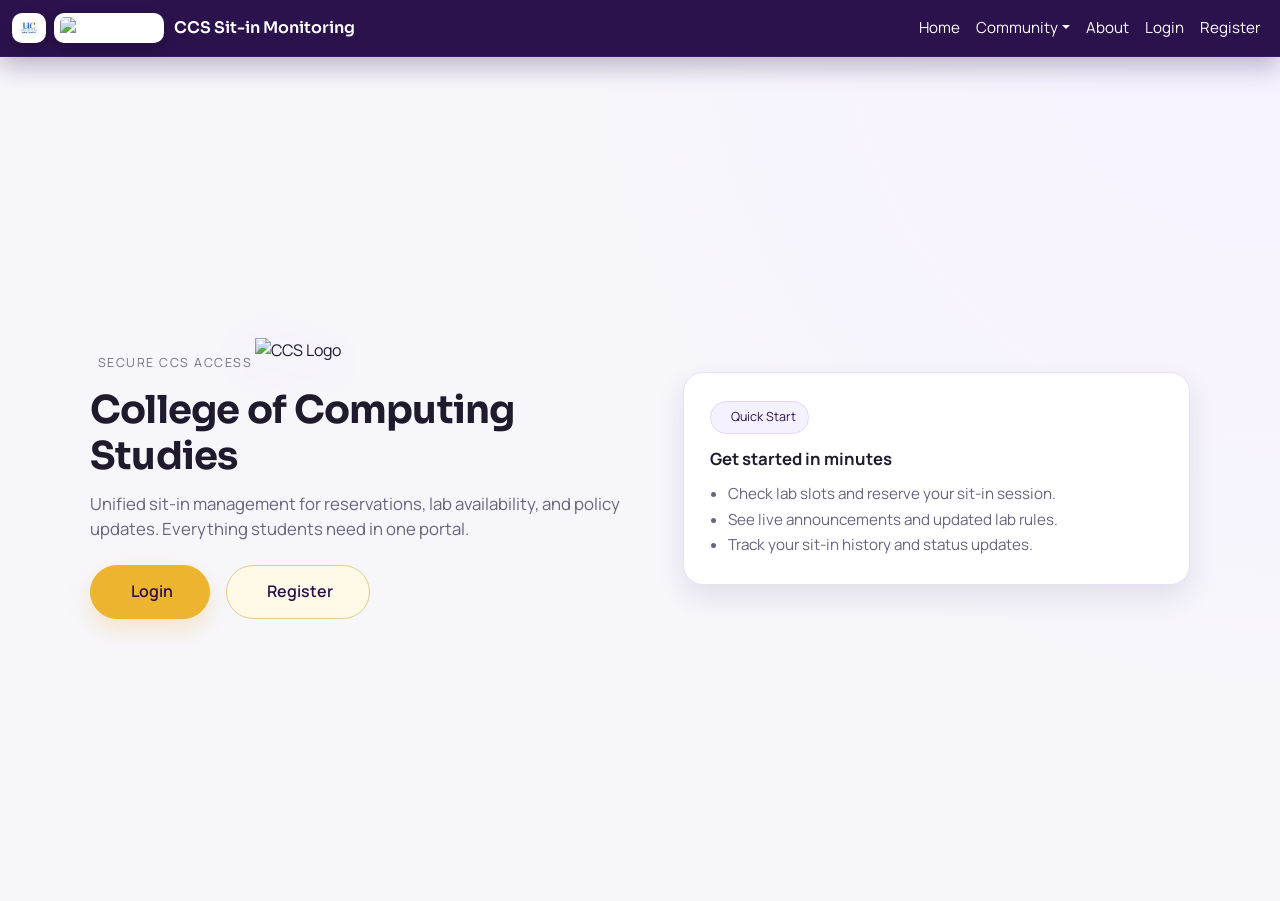
==== index.html @ 580204c5 "Update the UI for login/register, rules feature, and upload images" ====
﻿<!DOCTYPE html>
<html lang="en">
<head>
    <meta charset="UTF-8" />
    <meta name="viewport" content="width=device-width, initial-scale=1.0" />
    <title>CCS Sit-in Monitoring System</title>
    <link href="https://cdn.jsdelivr.net/npm/bootstrap@5.3.2/dist/css/bootstrap.min.css" rel="stylesheet">
    <link href="https://fonts.googleapis.com/css2?family=Manrope:wght@400;500;600;700;800&family=Sora:wght@500;600;700;800&display=swap" rel="stylesheet">
    <link href="https://cdn.jsdelivr.net/npm/remixicon@4.5.0/fonts/remixicon.css" rel="stylesheet">
    <style>
        *, *::before, *::after { box-sizing: border-box; }

        :root {
            --font-body: 'Manrope', 'Segoe UI', system-ui, sans-serif;
            --font-display: 'Sora', 'Segoe UI', system-ui, sans-serif;
        }

        body {
            margin: 0; min-height: 100vh;
            font-family: var(--font-body);
            background: linear-gradient(135deg, #0a1628 0%, #0d2137 40%, #0f2b46 100%);
            color: #e0e6ed; overflow-x: hidden;
        }

        h1, h2, h3, h4, h5, h6,
        .navbar-brand,
        .hero-title {
            font-family: var(--font-display);
        }

        i[class^="ri-"] {
            font-size: 1.05em;
            vertical-align: -0.12em;
        }

        /* ── Animated Glowing Orbs ── */
        .orb-container { position: fixed; inset: 0; z-index: 0; pointer-events: none; overflow: hidden; }
        .orb { position: absolute; border-radius: 50%; filter: blur(80px); opacity: 0.35; animation: orbFloat 18s ease-in-out infinite alternate; }
        .orb-1 { width: 420px; height: 420px; background: #2196F3; top: -10%; left: -8%; animation-duration: 20s; }
        .orb-2 { width: 350px; height: 350px; background: #7c3aed; bottom: -12%; right: -6%; animation-duration: 24s; animation-delay: -5s; }
        .orb-3 { width: 280px; height: 280px; background: #06b6d4; top: 50%; left: 55%; animation-duration: 22s; animation-delay: -10s; }
        @keyframes orbFloat {
            0%   { transform: translate(0, 0) scale(1); }
            33%  { transform: translate(60px, -40px) scale(1.1); }
            66%  { transform: translate(-30px, 50px) scale(0.95); }
            100% { transform: translate(20px, -20px) scale(1.05); }
        }

        /* ── Page Transition ── */
        .page-wrapper { position: relative; z-index: 1; animation: pageIn 0.6s cubic-bezier(.4,0,.2,1) both; }
        @keyframes pageIn { from { opacity: 0; transform: translateY(24px); } to { opacity: 1; transform: translateY(0); } }
        .page-exit { animation: pageOut 0.35s cubic-bezier(.4,0,.2,1) forwards; }
        @keyframes pageOut { to { opacity: 0; transform: translateY(-18px) scale(0.98); } }

        /* ── Glassmorphism Navbar ── */
        .navbar {
            background: rgba(26, 58, 107, 0.55);
            backdrop-filter: blur(18px); -webkit-backdrop-filter: blur(18px);
            border-bottom: 1px solid rgba(255,255,255,0.08);
        }
        .navbar-brand {
            color: #fff !important;
            font-size: 1rem;
            font-weight: 600;
            display: inline-flex;
            align-items: center;
            gap: 10px;
            white-space: nowrap;
        }
        .brand-logos {
            display: inline-flex;
            align-items: center;
            gap: 8px;
        }
        .brand-logos img {
            height: 30px;
            width: auto;
            background: #ffffff;
            border-radius: 10px;
            padding: 4px 6px;
            box-shadow: 0 6px 14px rgba(0, 0, 0, 0.18);
            object-fit: contain;
        }
        .nav-link { color: rgba(255,255,255,0.85) !important; font-size: 0.95rem; transition: color .2s; }
        .nav-link:hover, .nav-link.active { color: #fff !important; }
        .dropdown-menu {
            background: rgba(15, 30, 55, 0.9); backdrop-filter: blur(12px);
            border: 1px solid rgba(255,255,255,0.1); border-radius: 8px;
        }
        .dropdown-item { color: #cdd6e0; }
        .dropdown-item:hover { background: rgba(33,150,243,0.2); color: #fff; }

        /* ── Hero ── */
        .hero-section {
            min-height: calc(100vh - 56px);
            display: flex; align-items: center; justify-content: center;
            padding: 56px 20px;
        }
        .hero-inner { width: min(1100px, 100%); animation: heroReveal 1s ease-out 0.3s both; }
        .hero-grid {
            display: grid;
            grid-template-columns: minmax(0, 1.05fr) minmax(0, 0.95fr);
            gap: 32px;
            align-items: center;
        }
        @keyframes heroReveal { from { opacity: 0; transform: translateY(40px) scale(0.96); } to { opacity: 1; transform: translateY(0) scale(1); } }

        .hero-logo {
            max-width: 120px; margin-bottom: 18px;
            filter: drop-shadow(0 10px 24px rgba(94, 58, 161, 0.18));
            animation: none;
        }
        @keyframes logoPulse {
            0%, 100% { filter: drop-shadow(0 0 20px rgba(33,150,243,0.25)); }
            50%      { filter: drop-shadow(0 0 40px rgba(33,150,243,0.5)); }
        }
        .hero-title {
            font-size: clamp(2rem, 3vw, 3rem);
            font-weight: 800;
            background: linear-gradient(135deg, #fff 0%, #93c5fd 100%);
            -webkit-background-clip: text; -webkit-text-fill-color: transparent;
            background-clip: text; margin-bottom: 12px;
        }
        .hero-subtitle { font-size: 1.05rem; color: rgba(255,255,255,0.6); margin-bottom: 24px; max-width: 56ch; }
        .hero-eyebrow {
            display: inline-flex;
            align-items: center;
            gap: 8px;
            font-size: 0.78rem;
            letter-spacing: 0.12em;
            text-transform: uppercase;
            color: rgba(255,255,255,0.6);
            margin-bottom: 14px;
        }

        .hero-buttons {
            display: flex;
            flex-wrap: wrap;
            gap: 16px;
        }
        .hero-buttons .btn {
            padding: 13px 36px; font-size: 1rem; font-weight: 600;
            border-radius: 999px;
            transition: all 0.3s cubic-bezier(.4,0,.2,1);
        }
        .btn-hero-login {
            background: linear-gradient(135deg, #2196F3, #1976D2);
            border: none; color: #fff; box-shadow: 0 8px 24px rgba(33,150,243,0.28);
        }
        .btn-hero-login:hover { transform: translateY(-2px); color: #fff; box-shadow: 0 8px 30px rgba(33,150,243,0.5); }
        .btn-hero-register {
            background: rgba(255,255,255,0.08); backdrop-filter: blur(10px);
            border: 1.5px solid rgba(255,255,255,0.25); color: #fff;
        }
        .btn-hero-register:hover { background: rgba(255,255,255,0.18); color: #fff; transform: translateY(-2px); border-color: rgba(255,255,255,0.45); }

        .hero-card {
            background: rgba(255,255,255,0.06);
            border: 1px solid rgba(255,255,255,0.14);
            border-radius: 20px;
            padding: 26px;
            backdrop-filter: blur(18px);
            box-shadow: 0 18px 40px rgba(0, 0, 0, 0.18);
        }
        .hero-card-title {
            font-size: 1.05rem;
            font-weight: 700;
            color: #ffffff;
            margin-bottom: 10px;
        }
        .hero-card-list {
            margin: 0;
            padding-left: 18px;
            color: rgba(255,255,255,0.75);
            line-height: 1.7;
            font-size: 0.95rem;
        }
        .hero-card-badge {
            display: inline-flex;
            align-items: center;
            gap: 8px;
            padding: 6px 12px;
            border-radius: 999px;
            background: rgba(255,255,255,0.1);
            border: 1px solid rgba(255,255,255,0.18);
            color: rgba(255,255,255,0.8);
            font-size: 0.78rem;
            margin-bottom: 12px;
        }

        /* ── Toast ── */
        .toast-container-custom { position: fixed; top: 70px; right: 20px; z-index: 9999; display: flex; flex-direction: column; gap: 8px; }
        .toast-notif {
            padding: 14px 22px; border-radius: 12px; color: #fff;
            font-size: 0.92rem; font-weight: 500; min-width: 300px;
            backdrop-filter: blur(12px); border: 1px solid rgba(255,255,255,0.1);
            box-shadow: 0 8px 32px rgba(0,0,0,0.3);
            animation: toastIn 0.45s cubic-bezier(.21,1.02,.73,1) both;
            display: flex; align-items: center; gap: 10px;
        }
        .toast-notif.success { background: rgba(22,163,74,0.85); }
        .toast-notif.error   { background: rgba(220,38,38,0.85); }
        .toast-notif.warning { background: rgba(234,179,8,0.85); color: #1a1a1a; }
        .toast-notif .toast-icon { font-size: 1.2rem; }
        @keyframes toastIn { from { opacity: 0; transform: translateX(40px) scale(0.9); } to { opacity: 1; transform: translateX(0) scale(1); } }
        @keyframes toastOut { to { opacity: 0; transform: translateX(40px) scale(0.9); } }

        @media (max-width: 900px) {
            .hero-grid { grid-template-columns: 1fr; }
        }
        @media (max-width: 576px) {
            .hero-logo { max-width: 100px; }
            .hero-title { font-size: 1.6rem; }
            .hero-buttons .btn { width: 100%; }
        }

        /* Professional Light Theme Override */
        :root {
            --surface-bg: #f7f6fb;
            --surface-card: #ffffff;
            --surface-border: #e6e1f3;
            --text-primary: #1f1b2d;
            --text-muted: #6a637d;
            --brand-primary: #2b124c;
            --brand-primary-hover: #1f0d37;
            --brand-soft: #efe9fb;
            --brand-yellow: #edb42f;
            --brand-yellow-hover: #d9a224;
        }

        body {
            background: radial-gradient(circle at top right, #f6f1ff 0%, rgba(246, 241, 255, 0) 45%), #f7f6fb;
            color: var(--text-primary);
        }
        .orb-container { display: none; }

        .navbar {
            background: var(--brand-primary);
            border-bottom: 1px solid #3b1a63;
            backdrop-filter: none;
            -webkit-backdrop-filter: none;
            box-shadow: 0 10px 24px rgba(43, 18, 76, 0.28);
        }
        .navbar-brand,
        .nav-link,
        .nav-link:hover,
        .nav-link.active { color: #ffffff !important; }
        .dropdown-menu {
            background: #ffffff;
            border: 1px solid var(--surface-border);
        }
        .dropdown-item { color: var(--text-primary); }
        .dropdown-item:hover {
            background: #f8f4ff;
            color: var(--brand-primary);
        }

        .hero-title {
            background: none;
            -webkit-text-fill-color: var(--text-primary);
            color: var(--text-primary);
            font-weight: 700;
            letter-spacing: -0.02em;
        }
        .hero-subtitle { color: var(--text-muted); }
        .hero-eyebrow { color: rgba(31, 27, 45, 0.6); }
        .hero-logo {
            filter: drop-shadow(0 10px 24px rgba(94, 58, 161, 0.14));
            animation: none;
        }

        .btn-hero-login {
            background: var(--brand-yellow);
            border: 1px solid var(--brand-yellow);
            color: #2b124c;
            box-shadow: 0 10px 22px rgba(237, 180, 47, 0.25);
        }
        .btn-hero-login:hover {
            background: var(--brand-yellow-hover);
            border-color: var(--brand-yellow-hover);
            box-shadow: 0 10px 26px rgba(237, 180, 47, 0.34);
            color: #1f0d37;
        }
        .btn-hero-register {
            background: #fff9e8;
            border: 1px solid #e3ca88;
            color: #2b124c;
        }
        .btn-hero-register:hover {
            background: #fdf1cf;
            border-color: #e0bb5a;
            color: #1f0d37;
        }

        .hero-card {
            background: #ffffff;
            border: 1px solid var(--surface-border);
            box-shadow: 0 12px 28px rgba(44, 31, 79, 0.1);
        }
        .hero-card-title { color: var(--text-primary); }
        .hero-card-list { color: var(--text-muted); }
        .hero-card-badge {
            background: #f6f1ff;
            border: 1px solid #e3d6fb;
            color: var(--brand-primary);
        }

        .toast-notif {
            background: #ffffff;
            border: 1px solid var(--surface-border);
            color: var(--text-primary);
            box-shadow: 0 10px 24px rgba(44, 31, 79, 0.12);
        }
        .toast-notif.success { border-left: 4px solid #2e7d32; }
        .toast-notif.error { border-left: 4px solid #c62828; }
        .toast-notif.warning {
            border-left: 4px solid var(--brand-yellow);
            color: var(--text-primary);
        }
    </style>
</head>
<body>
    <!-- Glowing Orbs -->
    <div class="orb-container"><div class="orb orb-1"></div><div class="orb orb-2"></div><div class="orb orb-3"></div></div>

    <div class="page-wrapper">
        <!-- Navbar -->
        <nav class="navbar navbar-expand-lg navbar-dark">
            <div class="container-fluid">
                <a class="navbar-brand" href="index.html">
                    <span class="brand-logos">
                        <img src="assets/ucmn_logo.jpg" alt="UCMN Logo">
                        <img src="assets/ccs-logo.png" alt="CCS Logo">
                    </span>
                    CCS Sit-in Monitoring
                </a>
                <button class="navbar-toggler" type="button" data-bs-toggle="collapse" data-bs-target="#navbarNav"><span class="navbar-toggler-icon"></span></button>
                <div class="collapse navbar-collapse justify-content-end" id="navbarNav">
                    <ul class="navbar-nav">
                        <li class="nav-item"><a class="nav-link active" href="index.html">Home</a></li>
                        <li class="nav-item dropdown">
                            <a class="nav-link dropdown-toggle" href="#" role="button" data-bs-toggle="dropdown">Community</a>
                            <ul class="dropdown-menu">
                                <li><a class="dropdown-item" href="#">Announcements</a></li>
                                <li><a class="dropdown-item" href="#">Events</a></li>
                            </ul>
                        </li>
                        <li class="nav-item"><a class="nav-link" href="#">About</a></li>
                        <li class="nav-item"><a class="nav-link" href="login.html">Login</a></li>
                        <li class="nav-item"><a class="nav-link" href="register.html">Register</a></li>
                    </ul>
                </div>
            </div>
        </nav>

        <div class="toast-container-custom" id="toastContainer"></div>

        <!-- Hero -->
        <div class="hero-section">
            <div class="hero-inner">
                <div class="hero-grid">
                    <div>
                        <div class="hero-eyebrow"><i class="ri-shield-check-line"></i> Secure CCS Access</div>
                        <img src="assets/ccs-logo.png" alt="CCS Logo" class="hero-logo">
                        <h1 class="hero-title">College of Computing Studies</h1>
                        <p class="hero-subtitle">Unified sit-in management for reservations, lab availability, and policy updates. Everything students need in one portal.</p>
                        <div class="hero-buttons">
                            <a href="login.html" class="btn btn-hero-login page-link"><i class="ri-login-box-line me-1"></i> Login</a>
                            <a href="register.html" class="btn btn-hero-register page-link"><i class="ri-user-add-line me-1"></i> Register</a>
                        </div>
                    </div>
                    <div class="hero-card">
                        <div class="hero-card-badge"><i class="ri-flashlight-line"></i> Quick Start</div>
                        <div class="hero-card-title">Get started in minutes</div>
                        <ul class="hero-card-list">
                            <li>Check lab slots and reserve your sit-in session.</li>
                            <li>See live announcements and updated lab rules.</li>
                            <li>Track your sit-in history and status updates.</li>
                        </ul>
                    </div>
                </div>
            </div>
        </div>
    </div>

    <script src="https://cdn.jsdelivr.net/npm/bootstrap@5.3.2/dist/js/bootstrap.bundle.min.js"></script>
    <script>
        /* Smooth Page Transitions */
        document.querySelectorAll('a.page-link, .navbar-nav a.nav-link').forEach(link => {
            link.addEventListener('click', function(e) {
                const href = this.getAttribute('href');
                if (!href || href === '#' || href.startsWith('javascript')) return;
                e.preventDefault();
                document.querySelector('.page-wrapper').classList.add('page-exit');
                setTimeout(() => { window.location.href = href; }, 350);
            });
        });

        /* Toast */
        function showToast(message, type = 'success') {
            const container = document.getElementById('toastContainer');
            const icons = { success: 'ri-checkbox-circle-fill', error: 'ri-close-circle-fill', warning: 'ri-error-warning-fill' };
            const toast = document.createElement('div');
            toast.className = `toast-notif ${type}`;
            toast.innerHTML = `<i class="${icons[type] || icons.success} toast-icon"></i><span>${message}</span>`;
            container.appendChild(toast);
            setTimeout(() => { toast.style.animation = 'toastOut 0.35s forwards'; setTimeout(() => toast.remove(), 350); }, 3500);
        }
    </script>
</body>
</html>
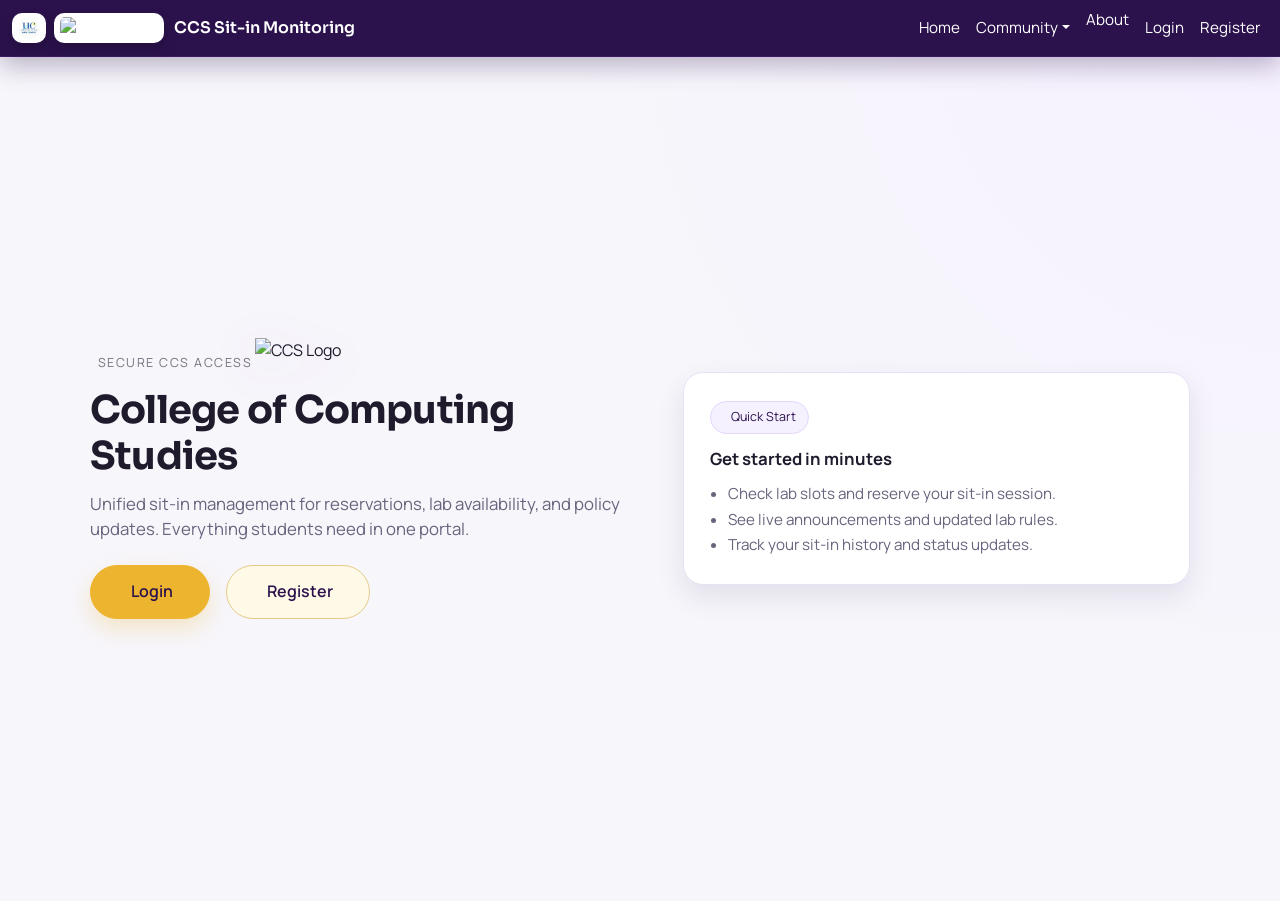
==== commit 6b9fb576: "Updated dashboard and homepage with UC image but still haven't worked" ====
--- a/index.html
+++ b/index.html
@@ -14,6 +14,8 @@
             --font-body: 'Manrope', 'Segoe UI', system-ui, sans-serif;
             --font-display: 'Sora', 'Segoe UI', system-ui, sans-serif;
         }
+
+        html { scroll-behavior: smooth; }
 
         body {
             margin: 0; min-height: 100vh;
@@ -316,6 +318,153 @@
         .toast-notif.warning {
             border-left: 4px solid var(--brand-yellow);
             color: var(--text-primary);
+        }
+
+        /* ── About Section ── */
+        .about-section { padding: 10px 20px 64px; scroll-margin-top: 84px; }
+        .about-wrap { width: min(980px, 100%); margin: 0 auto; }
+
+        .about-label {
+            display: inline-flex;
+            align-items: center;
+            gap: 10px;
+            font-size: 0.78rem;
+            letter-spacing: 0.14em;
+            text-transform: uppercase;
+            font-weight: 800;
+            color: rgba(43, 18, 76, 0.8);
+            width: fit-content;
+            margin: 0 auto 14px;
+        }
+        .about-label::before,
+        .about-label::after {
+            content: "";
+            width: 34px;
+            height: 2px;
+            border-radius: 999px;
+            background: linear-gradient(90deg, rgba(237, 180, 47, 0), var(--brand-yellow), rgba(237, 180, 47, 0));
+        }
+
+        .about-head {
+            display: flex;
+            align-items: center;
+            gap: 16px;
+            justify-content: center;
+            padding: 18px 18px 14px;
+            border-radius: 22px;
+            background: radial-gradient(circle at 20% 0%, rgba(237, 180, 47, 0.18) 0%, rgba(237, 180, 47, 0) 55%), rgba(255, 255, 255, 0.45);
+            border: 1px solid rgba(230, 225, 243, 0.9);
+            backdrop-filter: blur(12px);
+            -webkit-backdrop-filter: blur(12px);
+            box-shadow: 0 14px 34px rgba(43, 18, 76, 0.10);
+        }
+
+        .about-logo {
+            width: 68px;
+            height: 68px;
+            border-radius: 18px;
+            background: #ffffff;
+            border: 1px solid rgba(230, 225, 243, 0.95);
+            padding: 10px;
+            box-shadow: 0 12px 26px rgba(43, 18, 76, 0.14);
+            display: inline-flex;
+            align-items: center;
+            justify-content: center;
+            flex: 0 0 auto;
+            transform: translateY(-1px);
+        }
+        .about-logo img {
+            max-width: 100%;
+            max-height: 100%;
+            object-fit: contain;
+            display: block;
+        }
+
+        .about-title-wrap {
+            display: flex;
+            flex-direction: column;
+            gap: 8px;
+            min-width: min(560px, 100%);
+        }
+        .about-title {
+            font-family: var(--font-display);
+            font-weight: 800;
+            font-size: clamp(1.4rem, 2.6vw, 2rem);
+            margin: 0;
+            letter-spacing: -0.03em;
+            color: var(--brand-primary);
+            line-height: 1.15;
+        }
+        .about-accent-line {
+            height: 3px;
+            width: min(320px, 100%);
+            border-radius: 999px;
+            background: linear-gradient(90deg, var(--brand-primary), rgba(237, 180, 47, 0.95), rgba(237, 180, 47, 0));
+        }
+
+        .about-card {
+            margin-top: 16px;
+            background: rgba(255, 255, 255, 0.65);
+            border: 1px solid rgba(230, 225, 243, 0.95);
+            border-radius: 22px;
+            box-shadow: 0 18px 46px rgba(43, 18, 76, 0.12);
+            overflow: hidden;
+            transition: all 0.3s ease;
+            backdrop-filter: blur(14px);
+            -webkit-backdrop-filter: blur(14px);
+        }
+        .about-card:hover {
+            transform: translateY(-5px);
+            box-shadow: 0 26px 70px rgba(43, 18, 76, 0.16);
+            border-color: rgba(43, 18, 76, 0.20);
+        }
+
+        .about-media {
+            position: relative;
+            padding: 18px 18px 0;
+        }
+        .about-media img {
+            width: 100%;
+            height: clamp(170px, 26vw, 240px);
+            border-radius: 18px;
+            object-fit: cover;
+            display: block;
+            box-shadow: 0 16px 34px rgba(43, 18, 76, 0.14);
+        }
+        .about-media::after {
+            content: "";
+            position: absolute;
+            inset: 18px 18px 0 18px;
+            border-radius: 18px;
+            background: linear-gradient(180deg, rgba(43, 18, 76, 0.08) 0%, rgba(43, 18, 76, 0.18) 100%);
+            pointer-events: none;
+            mix-blend-mode: multiply;
+        }
+
+        .about-card-body {
+            padding: 18px 22px 24px;
+        }
+        .about-body {
+            margin: 0;
+            color: var(--text-muted);
+            line-height: 1.9;
+            font-size: 0.98rem;
+            max-width: 95ch;
+        }
+
+        @media (max-width: 576px) {
+            .about-head {
+                flex-direction: column;
+                align-items: center;
+                text-align: center;
+                padding: 18px 14px 14px;
+            }
+            .about-title-wrap { min-width: 100%; align-items: center; }
+            .about-logo { width: 60px; height: 60px; border-radius: 16px; }
+            .about-media { padding: 14px 14px 0; }
+            .about-media img { border-radius: 16px; }
+            .about-media::after { inset: 14px 14px 0 14px; border-radius: 16px; }
+            .about-card-body { padding: 16px 16px 20px; }
         }
     </style>
 </head>
@@ -345,7 +494,7 @@
                                 <li><a class="dropdown-item" href="#">Events</a></li>
                             </ul>
                         </li>
-                        <li class="nav-item"><a class="nav-link" href="#">About</a></li>
+                        <li class="nav-item"><a class="nav-link page-link" href="about.html">About</a></li>
                         <li class="nav-item"><a class="nav-link" href="login.html">Login</a></li>
                         <li class="nav-item"><a class="nav-link" href="register.html">Register</a></li>
                     </ul>
@@ -381,6 +530,8 @@
                 </div>
             </div>
         </div>
+
+        <!-- About moved to about.html -->
     </div>
 
     <script src="https://cdn.jsdelivr.net/npm/bootstrap@5.3.2/dist/js/bootstrap.bundle.min.js"></script>
@@ -390,6 +541,7 @@
             link.addEventListener('click', function(e) {
                 const href = this.getAttribute('href');
                 if (!href || href === '#' || href.startsWith('javascript')) return;
+                if (href.startsWith('#')) return;
                 e.preventDefault();
                 document.querySelector('.page-wrapper').classList.add('page-exit');
                 setTimeout(() => { window.location.href = href; }, 350);
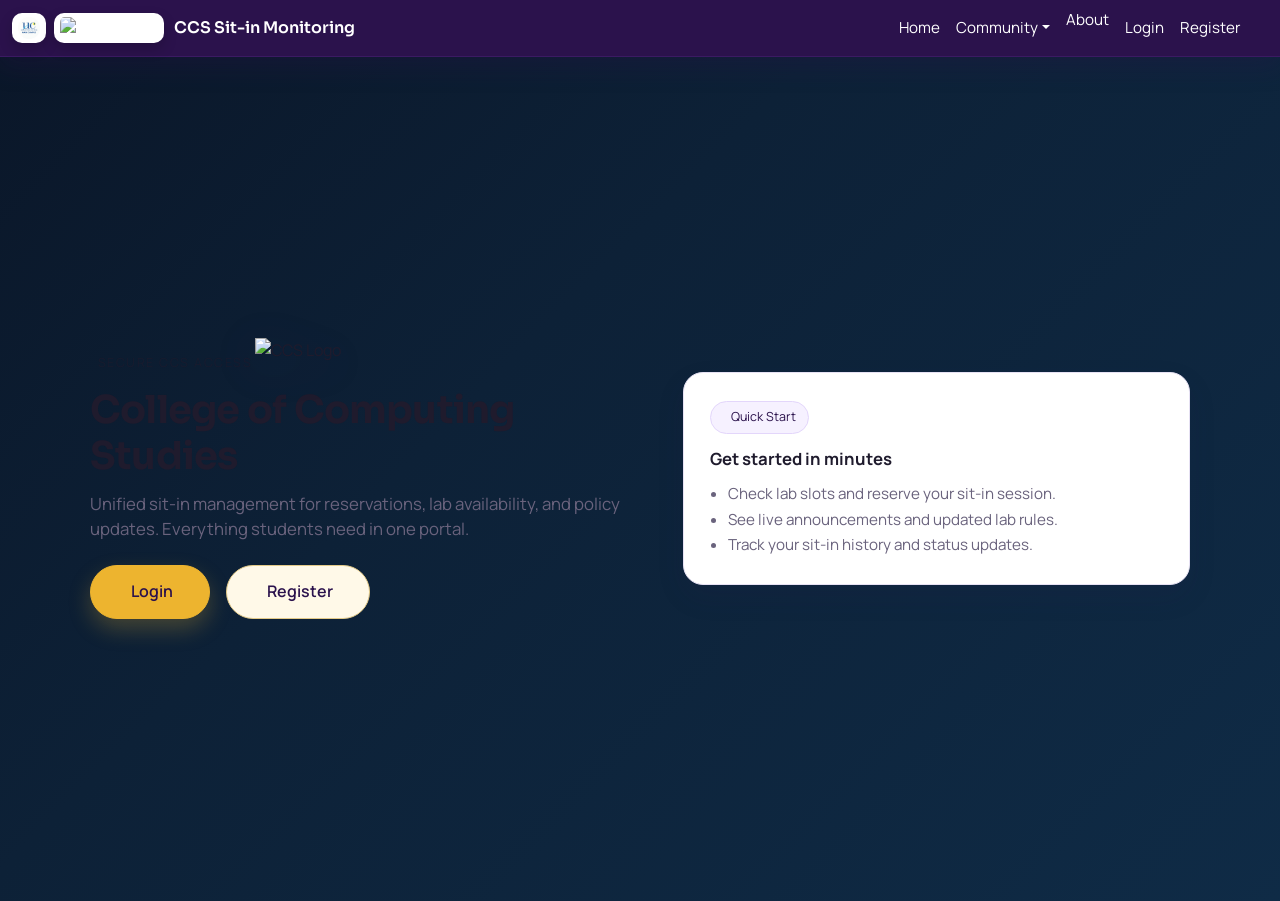
==== commit 8997fcc0: "update the pc avail, report, and some UI" ====
--- a/index.html
+++ b/index.html
@@ -1,4 +1,4 @@
-﻿<!DOCTYPE html>
+<!DOCTYPE html>
 <html lang="en">
 <head>
     <meta charset="UTF-8" />
@@ -7,6 +7,8 @@
     <link href="https://cdn.jsdelivr.net/npm/bootstrap@5.3.2/dist/css/bootstrap.min.css" rel="stylesheet">
     <link href="https://fonts.googleapis.com/css2?family=Manrope:wght@400;500;600;700;800&family=Sora:wght@500;600;700;800&display=swap" rel="stylesheet">
     <link href="https://cdn.jsdelivr.net/npm/remixicon@4.5.0/fonts/remixicon.css" rel="stylesheet">
+    <script src="assets/theme.js"></script>
+    <link href="assets/theme.css" rel="stylesheet">
     <style>
         *, *::before, *::after { box-sizing: border-box; }
 
@@ -216,23 +218,8 @@
             .hero-buttons .btn { width: 100%; }
         }
 
-        /* Professional Light Theme Override */
-        :root {
-            --surface-bg: #f7f6fb;
-            --surface-card: #ffffff;
-            --surface-border: #e6e1f3;
-            --text-primary: #1f1b2d;
-            --text-muted: #6a637d;
-            --brand-primary: #2b124c;
-            --brand-primary-hover: #1f0d37;
-            --brand-soft: #efe9fb;
-            --brand-yellow: #edb42f;
-            --brand-yellow-hover: #d9a224;
-        }
-
         body {
-            background: radial-gradient(circle at top right, #f6f1ff 0%, rgba(246, 241, 255, 0) 45%), #f7f6fb;
-            color: var(--text-primary);
+            /* Handled by theme.css */
         }
         .orb-container { display: none; }
 
@@ -497,6 +484,11 @@
                         <li class="nav-item"><a class="nav-link page-link" href="about.html">About</a></li>
                         <li class="nav-item"><a class="nav-link" href="login.html">Login</a></li>
                         <li class="nav-item"><a class="nav-link" href="register.html">Register</a></li>
+                        <li class="nav-item d-flex align-items-center">
+                            <button class="btn-theme-toggle" onclick="toggleTheme()" aria-label="Toggle Theme">
+                                <i class="ri-sun-line theme-icon" id="theme-icon"></i>
+                            </button>
+                        </li>
                     </ul>
                 </div>
             </div>
--- a/assets/theme.css
+++ b/assets/theme.css
@@ -0,0 +1,94 @@
+/* Professional Light/Dark Theme Variables */
+:root {
+    --surface-bg: #f7f6fb;
+    --surface-card: #ffffff;
+    --surface-border: #e6e1f3;
+    --text-primary: #1f1b2d;
+    --text-muted: #6a637d;
+    --brand-primary: #2b124c;
+    --brand-primary-hover: #1f0d37;
+    --brand-soft: #efe9fb;
+    --brand-yellow: #edb42f;
+    --brand-yellow-hover: #d9a224;
+}
+
+:root[data-theme="dark"] {
+    --surface-bg: #1a1128;
+    --surface-card: #231536;
+    --surface-border: #3b2a59;
+    --text-primary: #f7f6fb;
+    --text-muted: #a69bb8;
+    --brand-primary: #2b124c;
+    --brand-primary-hover: #3b1a63;
+    --brand-soft: #381861;
+    --brand-yellow: #edb42f;
+    --brand-yellow-hover: #d9a224;
+}
+
+body {
+    background-color: var(--surface-bg) !important;
+    color: var(--text-primary) !important;
+    transition: background-color 0.3s ease, color 0.3s ease;
+}
+
+/* Base element theming */
+.card, .hero-card, .toast-notif, .dropdown-menu {
+    background-color: var(--surface-card) !important;
+    border-color: var(--surface-border) !important;
+    color: var(--text-primary) !important;
+}
+
+.modal-content {
+    background-color: var(--surface-card) !important;
+    border-color: var(--surface-border) !important;
+    color: var(--text-primary) !important;
+}
+
+.form-control, .form-select {
+    background-color: var(--surface-bg) !important;
+    border-color: var(--surface-border) !important;
+    color: var(--text-primary) !important;
+}
+
+.form-control:focus, .form-select:focus {
+    background-color: var(--surface-bg) !important;
+    border-color: var(--brand-primary) !important;
+    color: var(--text-primary) !important;
+    box-shadow: 0 0 0 0.25rem rgba(43, 18, 76, 0.25) !important;
+}
+
+:root[data-theme="dark"] .form-control::placeholder {
+    color: var(--text-muted);
+}
+
+.table {
+    color: var(--text-primary) !important;
+    border-color: var(--surface-border) !important;
+}
+.table td, .table th {
+    background-color: transparent !important;
+    border-color: var(--surface-border) !important;
+}
+
+h1, h2, h3, h4, h5, h6 {
+    color: var(--text-primary) !important;
+}
+.text-muted {
+    color: var(--text-muted) !important;
+}
+
+/* Theme Toggle Button */
+.btn-theme-toggle {
+    background: transparent;
+    border: none;
+    color: #fff;
+    font-size: 1.2rem;
+    padding: 0 10px;
+    cursor: pointer;
+    display: flex;
+    align-items: center;
+    transition: color 0.2s;
+}
+.btn-theme-toggle:hover {
+    color: var(--brand-yellow);
+}
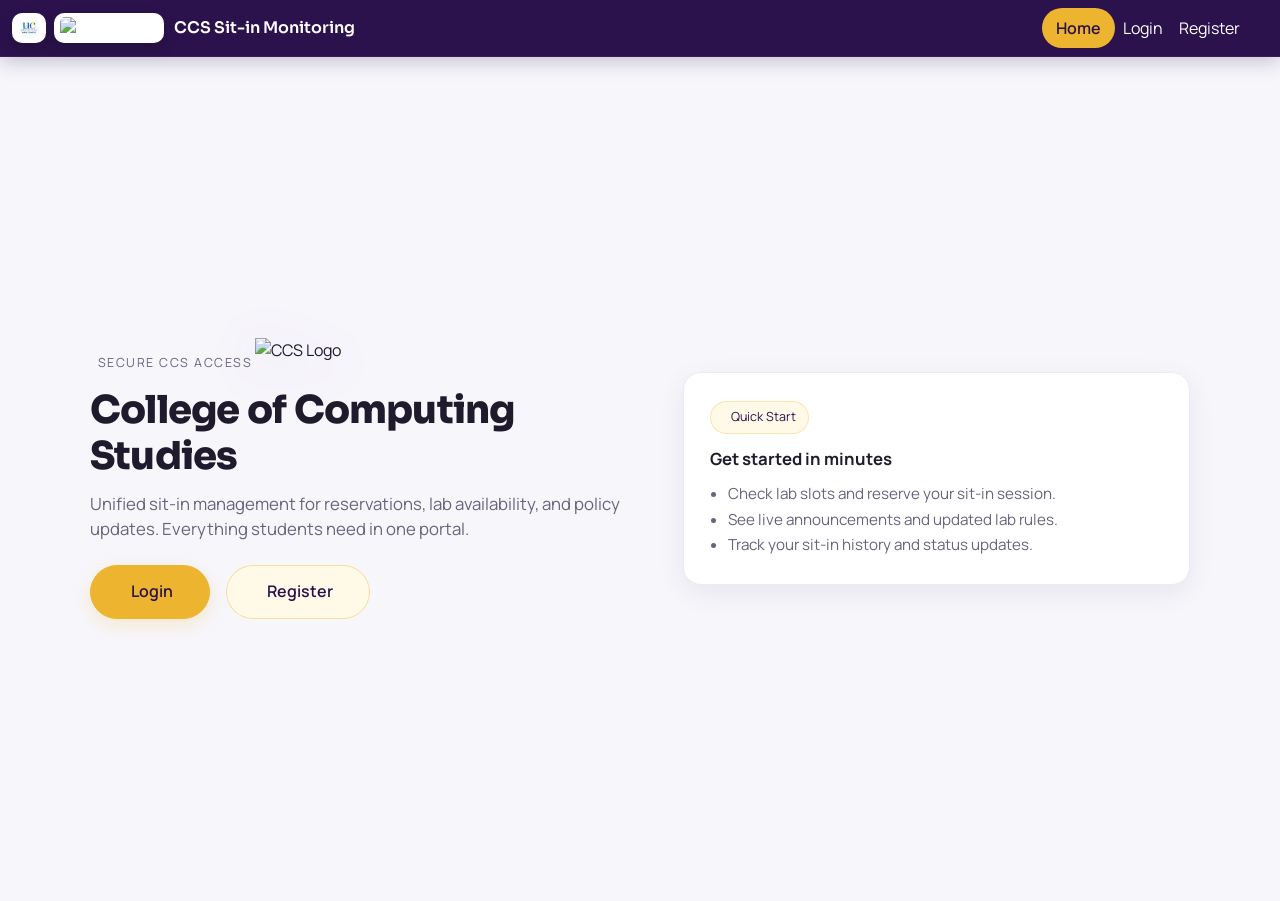
==== commit 2006dd07: "working night mode" ====
--- a/index.html
+++ b/index.html
@@ -4,6 +4,7 @@
     <meta charset="UTF-8" />
     <meta name="viewport" content="width=device-width, initial-scale=1.0" />
     <title>CCS Sit-in Monitoring System</title>
+    <meta name="description" content="University of Cebu - College of Computing Studies Sit-in Monitoring System. Manage lab reservations, track sessions, and stay updated.">
     <link href="https://cdn.jsdelivr.net/npm/bootstrap@5.3.2/dist/css/bootstrap.min.css" rel="stylesheet">
     <link href="https://fonts.googleapis.com/css2?family=Manrope:wght@400;500;600;700;800&family=Sora:wght@500;600;700;800&display=swap" rel="stylesheet">
     <link href="https://cdn.jsdelivr.net/npm/remixicon@4.5.0/fonts/remixicon.css" rel="stylesheet">
@@ -22,8 +23,7 @@
         body {
             margin: 0; min-height: 100vh;
             font-family: var(--font-body);
-            background: linear-gradient(135deg, #0a1628 0%, #0d2137 40%, #0f2b46 100%);
-            color: #e0e6ed; overflow-x: hidden;
+            overflow-x: hidden;
         }
 
         h1, h2, h3, h4, h5, h6,
@@ -35,19 +35,6 @@
         i[class^="ri-"] {
             font-size: 1.05em;
             vertical-align: -0.12em;
-        }
-
-        /* ── Animated Glowing Orbs ── */
-        .orb-container { position: fixed; inset: 0; z-index: 0; pointer-events: none; overflow: hidden; }
-        .orb { position: absolute; border-radius: 50%; filter: blur(80px); opacity: 0.35; animation: orbFloat 18s ease-in-out infinite alternate; }
-        .orb-1 { width: 420px; height: 420px; background: #2196F3; top: -10%; left: -8%; animation-duration: 20s; }
-        .orb-2 { width: 350px; height: 350px; background: #7c3aed; bottom: -12%; right: -6%; animation-duration: 24s; animation-delay: -5s; }
-        .orb-3 { width: 280px; height: 280px; background: #06b6d4; top: 50%; left: 55%; animation-duration: 22s; animation-delay: -10s; }
-        @keyframes orbFloat {
-            0%   { transform: translate(0, 0) scale(1); }
-            33%  { transform: translate(60px, -40px) scale(1.1); }
-            66%  { transform: translate(-30px, 50px) scale(0.95); }
-            100% { transform: translate(20px, -20px) scale(1.05); }
         }
 
         /* ── Page Transition ── */
@@ -56,14 +43,8 @@
         .page-exit { animation: pageOut 0.35s cubic-bezier(.4,0,.2,1) forwards; }
         @keyframes pageOut { to { opacity: 0; transform: translateY(-18px) scale(0.98); } }
 
-        /* ── Glassmorphism Navbar ── */
-        .navbar {
-            background: rgba(26, 58, 107, 0.55);
-            backdrop-filter: blur(18px); -webkit-backdrop-filter: blur(18px);
-            border-bottom: 1px solid rgba(255,255,255,0.08);
-        }
+        /* ── Navbar ── */
         .navbar-brand {
-            color: #fff !important;
             font-size: 1rem;
             font-weight: 600;
             display: inline-flex;
@@ -85,14 +66,6 @@
             box-shadow: 0 6px 14px rgba(0, 0, 0, 0.18);
             object-fit: contain;
         }
-        .nav-link { color: rgba(255,255,255,0.85) !important; font-size: 0.95rem; transition: color .2s; }
-        .nav-link:hover, .nav-link.active { color: #fff !important; }
-        .dropdown-menu {
-            background: rgba(15, 30, 55, 0.9); backdrop-filter: blur(12px);
-            border: 1px solid rgba(255,255,255,0.1); border-radius: 8px;
-        }
-        .dropdown-item { color: #cdd6e0; }
-        .dropdown-item:hover { background: rgba(33,150,243,0.2); color: #fff; }
 
         /* ── Hero ── */
         .hero-section {
@@ -112,20 +85,14 @@
         .hero-logo {
             max-width: 120px; margin-bottom: 18px;
             filter: drop-shadow(0 10px 24px rgba(94, 58, 161, 0.18));
-            animation: none;
-        }
-        @keyframes logoPulse {
-            0%, 100% { filter: drop-shadow(0 0 20px rgba(33,150,243,0.25)); }
-            50%      { filter: drop-shadow(0 0 40px rgba(33,150,243,0.5)); }
         }
         .hero-title {
             font-size: clamp(2rem, 3vw, 3rem);
             font-weight: 800;
-            background: linear-gradient(135deg, #fff 0%, #93c5fd 100%);
-            -webkit-background-clip: text; -webkit-text-fill-color: transparent;
-            background-clip: text; margin-bottom: 12px;
-        }
-        .hero-subtitle { font-size: 1.05rem; color: rgba(255,255,255,0.6); margin-bottom: 24px; max-width: 56ch; }
+            margin-bottom: 12px;
+            letter-spacing: -0.02em;
+        }
+        .hero-subtitle { font-size: 1.05rem; margin-bottom: 24px; max-width: 56ch; }
         .hero-eyebrow {
             display: inline-flex;
             align-items: center;
@@ -133,7 +100,7 @@
             font-size: 0.78rem;
             letter-spacing: 0.12em;
             text-transform: uppercase;
-            color: rgba(255,255,255,0.6);
+            color: var(--text-muted);
             margin-bottom: 14px;
         }
 
@@ -147,35 +114,30 @@
             border-radius: 999px;
             transition: all 0.3s cubic-bezier(.4,0,.2,1);
         }
-        .btn-hero-login {
-            background: linear-gradient(135deg, #2196F3, #1976D2);
-            border: none; color: #fff; box-shadow: 0 8px 24px rgba(33,150,243,0.28);
-        }
-        .btn-hero-login:hover { transform: translateY(-2px); color: #fff; box-shadow: 0 8px 30px rgba(33,150,243,0.5); }
         .btn-hero-register {
-            background: rgba(255,255,255,0.08); backdrop-filter: blur(10px);
-            border: 1.5px solid rgba(255,255,255,0.25); color: #fff;
-        }
-        .btn-hero-register:hover { background: rgba(255,255,255,0.18); color: #fff; transform: translateY(-2px); border-color: rgba(255,255,255,0.45); }
+            background: var(--brand-yellow-soft, #fff9e8) !important;
+            border: 1px solid rgba(237, 180, 47, 0.4) !important;
+            color: var(--brand-primary, #2b124c) !important;
+        }
+        .btn-hero-register:hover {
+            background: #fdf1cf !important;
+            border-color: #e0bb5a !important;
+            color: var(--brand-primary-hover, #1f0d37) !important;
+            transform: translateY(-2px);
+        }
 
         .hero-card {
-            background: rgba(255,255,255,0.06);
-            border: 1px solid rgba(255,255,255,0.14);
-            border-radius: 20px;
             padding: 26px;
-            backdrop-filter: blur(18px);
-            box-shadow: 0 18px 40px rgba(0, 0, 0, 0.18);
         }
         .hero-card-title {
             font-size: 1.05rem;
             font-weight: 700;
-            color: #ffffff;
             margin-bottom: 10px;
         }
         .hero-card-list {
             margin: 0;
             padding-left: 18px;
-            color: rgba(255,255,255,0.75);
+            color: var(--text-muted);
             line-height: 1.7;
             font-size: 0.95rem;
         }
@@ -185,280 +147,83 @@
             gap: 8px;
             padding: 6px 12px;
             border-radius: 999px;
-            background: rgba(255,255,255,0.1);
-            border: 1px solid rgba(255,255,255,0.18);
-            color: rgba(255,255,255,0.8);
+            background: var(--brand-yellow-soft, #fff9e8);
+            border: 1px solid rgba(237, 180, 47, 0.3);
+            color: var(--brand-primary, #2b124c);
             font-size: 0.78rem;
             margin-bottom: 12px;
         }
 
         /* ── Toast ── */
         .toast-container-custom { position: fixed; top: 70px; right: 20px; z-index: 9999; display: flex; flex-direction: column; gap: 8px; }
-        .toast-notif {
-            padding: 14px 22px; border-radius: 12px; color: #fff;
-            font-size: 0.92rem; font-weight: 500; min-width: 300px;
-            backdrop-filter: blur(12px); border: 1px solid rgba(255,255,255,0.1);
-            box-shadow: 0 8px 32px rgba(0,0,0,0.3);
-            animation: toastIn 0.45s cubic-bezier(.21,1.02,.73,1) both;
-            display: flex; align-items: center; gap: 10px;
-        }
-        .toast-notif.success { background: rgba(22,163,74,0.85); }
-        .toast-notif.error   { background: rgba(220,38,38,0.85); }
-        .toast-notif.warning { background: rgba(234,179,8,0.85); color: #1a1a1a; }
-        .toast-notif .toast-icon { font-size: 1.2rem; }
         @keyframes toastIn { from { opacity: 0; transform: translateX(40px) scale(0.9); } to { opacity: 1; transform: translateX(0) scale(1); } }
         @keyframes toastOut { to { opacity: 0; transform: translateX(40px) scale(0.9); } }
 
-        @media (max-width: 900px) {
-            .hero-grid { grid-template-columns: 1fr; }
-        }
+        /* ── About Section ── */
+        .about-section { padding: 10px 20px 64px; scroll-margin-top: 84px; }
+        .about-wrap { width: min(980px, 100%); margin: 0 auto; }
+
+        .about-label {
+            display: inline-flex; align-items: center; gap: 10px;
+            font-size: 0.78rem; letter-spacing: 0.14em; text-transform: uppercase;
+            font-weight: 800; color: var(--brand-primary);
+            width: fit-content; margin: 0 auto 14px;
+        }
+        .about-label::before, .about-label::after {
+            content: ""; width: 34px; height: 2px; border-radius: 999px;
+            background: linear-gradient(90deg, rgba(237, 180, 47, 0), var(--brand-yellow), rgba(237, 180, 47, 0));
+        }
+        .about-head {
+            display: flex; align-items: center; gap: 16px; justify-content: center;
+            padding: 18px 18px 14px; border-radius: 22px;
+            background: var(--surface-card);
+            border: 1px solid var(--surface-border);
+            box-shadow: 0 14px 34px rgba(43, 18, 76, 0.10);
+        }
+        .about-logo {
+            width: 68px; height: 68px; border-radius: 18px;
+            background: #ffffff; border: 1px solid var(--surface-border);
+            padding: 10px; box-shadow: 0 12px 26px rgba(43, 18, 76, 0.14);
+            display: inline-flex; align-items: center; justify-content: center;
+            flex: 0 0 auto;
+        }
+        .about-logo img { max-width: 100%; max-height: 100%; object-fit: contain; display: block; }
+        .about-title-wrap { display: flex; flex-direction: column; gap: 8px; min-width: min(560px, 100%); }
+        .about-title {
+            font-family: var(--font-display); font-weight: 800;
+            font-size: clamp(1.4rem, 2.6vw, 2rem); margin: 0;
+            letter-spacing: -0.03em; color: var(--brand-primary); line-height: 1.15;
+        }
+        .about-accent-line {
+            height: 3px; width: min(320px, 100%); border-radius: 999px;
+            background: linear-gradient(90deg, var(--brand-primary), rgba(237, 180, 47, 0.95), rgba(237, 180, 47, 0));
+        }
+        .about-card {
+            margin-top: 16px;
+            background: var(--surface-card); border: 1px solid var(--surface-border);
+            border-radius: 22px; box-shadow: 0 18px 46px rgba(43, 18, 76, 0.12);
+            overflow: hidden; transition: all 0.3s ease;
+        }
+        .about-card:hover { transform: translateY(-5px); box-shadow: 0 26px 70px rgba(43, 18, 76, 0.16); }
+        .about-media { position: relative; padding: 18px 18px 0; }
+        .about-media img {
+            width: 100%; height: clamp(170px, 26vw, 240px); border-radius: 18px;
+            object-fit: cover; display: block; box-shadow: 0 16px 34px rgba(43, 18, 76, 0.14);
+        }
+        .about-card-body { padding: 18px 22px 24px; }
+        .about-body { margin: 0; color: var(--text-muted); line-height: 1.9; font-size: 0.98rem; max-width: 95ch; }
+
+        @media (max-width: 900px) { .hero-grid { grid-template-columns: 1fr; } }
         @media (max-width: 576px) {
             .hero-logo { max-width: 100px; }
             .hero-title { font-size: 1.6rem; }
             .hero-buttons .btn { width: 100%; }
-        }
-
-        body {
-            /* Handled by theme.css */
-        }
-        .orb-container { display: none; }
-
-        .navbar {
-            background: var(--brand-primary);
-            border-bottom: 1px solid #3b1a63;
-            backdrop-filter: none;
-            -webkit-backdrop-filter: none;
-            box-shadow: 0 10px 24px rgba(43, 18, 76, 0.28);
-        }
-        .navbar-brand,
-        .nav-link,
-        .nav-link:hover,
-        .nav-link.active { color: #ffffff !important; }
-        .dropdown-menu {
-            background: #ffffff;
-            border: 1px solid var(--surface-border);
-        }
-        .dropdown-item { color: var(--text-primary); }
-        .dropdown-item:hover {
-            background: #f8f4ff;
-            color: var(--brand-primary);
-        }
-
-        .hero-title {
-            background: none;
-            -webkit-text-fill-color: var(--text-primary);
-            color: var(--text-primary);
-            font-weight: 700;
-            letter-spacing: -0.02em;
-        }
-        .hero-subtitle { color: var(--text-muted); }
-        .hero-eyebrow { color: rgba(31, 27, 45, 0.6); }
-        .hero-logo {
-            filter: drop-shadow(0 10px 24px rgba(94, 58, 161, 0.14));
-            animation: none;
-        }
-
-        .btn-hero-login {
-            background: var(--brand-yellow);
-            border: 1px solid var(--brand-yellow);
-            color: #2b124c;
-            box-shadow: 0 10px 22px rgba(237, 180, 47, 0.25);
-        }
-        .btn-hero-login:hover {
-            background: var(--brand-yellow-hover);
-            border-color: var(--brand-yellow-hover);
-            box-shadow: 0 10px 26px rgba(237, 180, 47, 0.34);
-            color: #1f0d37;
-        }
-        .btn-hero-register {
-            background: #fff9e8;
-            border: 1px solid #e3ca88;
-            color: #2b124c;
-        }
-        .btn-hero-register:hover {
-            background: #fdf1cf;
-            border-color: #e0bb5a;
-            color: #1f0d37;
-        }
-
-        .hero-card {
-            background: #ffffff;
-            border: 1px solid var(--surface-border);
-            box-shadow: 0 12px 28px rgba(44, 31, 79, 0.1);
-        }
-        .hero-card-title { color: var(--text-primary); }
-        .hero-card-list { color: var(--text-muted); }
-        .hero-card-badge {
-            background: #f6f1ff;
-            border: 1px solid #e3d6fb;
-            color: var(--brand-primary);
-        }
-
-        .toast-notif {
-            background: #ffffff;
-            border: 1px solid var(--surface-border);
-            color: var(--text-primary);
-            box-shadow: 0 10px 24px rgba(44, 31, 79, 0.12);
-        }
-        .toast-notif.success { border-left: 4px solid #2e7d32; }
-        .toast-notif.error { border-left: 4px solid #c62828; }
-        .toast-notif.warning {
-            border-left: 4px solid var(--brand-yellow);
-            color: var(--text-primary);
-        }
-
-        /* ── About Section ── */
-        .about-section { padding: 10px 20px 64px; scroll-margin-top: 84px; }
-        .about-wrap { width: min(980px, 100%); margin: 0 auto; }
-
-        .about-label {
-            display: inline-flex;
-            align-items: center;
-            gap: 10px;
-            font-size: 0.78rem;
-            letter-spacing: 0.14em;
-            text-transform: uppercase;
-            font-weight: 800;
-            color: rgba(43, 18, 76, 0.8);
-            width: fit-content;
-            margin: 0 auto 14px;
-        }
-        .about-label::before,
-        .about-label::after {
-            content: "";
-            width: 34px;
-            height: 2px;
-            border-radius: 999px;
-            background: linear-gradient(90deg, rgba(237, 180, 47, 0), var(--brand-yellow), rgba(237, 180, 47, 0));
-        }
-
-        .about-head {
-            display: flex;
-            align-items: center;
-            gap: 16px;
-            justify-content: center;
-            padding: 18px 18px 14px;
-            border-radius: 22px;
-            background: radial-gradient(circle at 20% 0%, rgba(237, 180, 47, 0.18) 0%, rgba(237, 180, 47, 0) 55%), rgba(255, 255, 255, 0.45);
-            border: 1px solid rgba(230, 225, 243, 0.9);
-            backdrop-filter: blur(12px);
-            -webkit-backdrop-filter: blur(12px);
-            box-shadow: 0 14px 34px rgba(43, 18, 76, 0.10);
-        }
-
-        .about-logo {
-            width: 68px;
-            height: 68px;
-            border-radius: 18px;
-            background: #ffffff;
-            border: 1px solid rgba(230, 225, 243, 0.95);
-            padding: 10px;
-            box-shadow: 0 12px 26px rgba(43, 18, 76, 0.14);
-            display: inline-flex;
-            align-items: center;
-            justify-content: center;
-            flex: 0 0 auto;
-            transform: translateY(-1px);
-        }
-        .about-logo img {
-            max-width: 100%;
-            max-height: 100%;
-            object-fit: contain;
-            display: block;
-        }
-
-        .about-title-wrap {
-            display: flex;
-            flex-direction: column;
-            gap: 8px;
-            min-width: min(560px, 100%);
-        }
-        .about-title {
-            font-family: var(--font-display);
-            font-weight: 800;
-            font-size: clamp(1.4rem, 2.6vw, 2rem);
-            margin: 0;
-            letter-spacing: -0.03em;
-            color: var(--brand-primary);
-            line-height: 1.15;
-        }
-        .about-accent-line {
-            height: 3px;
-            width: min(320px, 100%);
-            border-radius: 999px;
-            background: linear-gradient(90deg, var(--brand-primary), rgba(237, 180, 47, 0.95), rgba(237, 180, 47, 0));
-        }
-
-        .about-card {
-            margin-top: 16px;
-            background: rgba(255, 255, 255, 0.65);
-            border: 1px solid rgba(230, 225, 243, 0.95);
-            border-radius: 22px;
-            box-shadow: 0 18px 46px rgba(43, 18, 76, 0.12);
-            overflow: hidden;
-            transition: all 0.3s ease;
-            backdrop-filter: blur(14px);
-            -webkit-backdrop-filter: blur(14px);
-        }
-        .about-card:hover {
-            transform: translateY(-5px);
-            box-shadow: 0 26px 70px rgba(43, 18, 76, 0.16);
-            border-color: rgba(43, 18, 76, 0.20);
-        }
-
-        .about-media {
-            position: relative;
-            padding: 18px 18px 0;
-        }
-        .about-media img {
-            width: 100%;
-            height: clamp(170px, 26vw, 240px);
-            border-radius: 18px;
-            object-fit: cover;
-            display: block;
-            box-shadow: 0 16px 34px rgba(43, 18, 76, 0.14);
-        }
-        .about-media::after {
-            content: "";
-            position: absolute;
-            inset: 18px 18px 0 18px;
-            border-radius: 18px;
-            background: linear-gradient(180deg, rgba(43, 18, 76, 0.08) 0%, rgba(43, 18, 76, 0.18) 100%);
-            pointer-events: none;
-            mix-blend-mode: multiply;
-        }
-
-        .about-card-body {
-            padding: 18px 22px 24px;
-        }
-        .about-body {
-            margin: 0;
-            color: var(--text-muted);
-            line-height: 1.9;
-            font-size: 0.98rem;
-            max-width: 95ch;
-        }
-
-        @media (max-width: 576px) {
-            .about-head {
-                flex-direction: column;
-                align-items: center;
-                text-align: center;
-                padding: 18px 14px 14px;
-            }
+            .about-head { flex-direction: column; align-items: center; text-align: center; padding: 18px 14px 14px; }
             .about-title-wrap { min-width: 100%; align-items: center; }
-            .about-logo { width: 60px; height: 60px; border-radius: 16px; }
-            .about-media { padding: 14px 14px 0; }
-            .about-media img { border-radius: 16px; }
-            .about-media::after { inset: 14px 14px 0 14px; border-radius: 16px; }
-            .about-card-body { padding: 16px 16px 20px; }
         }
     </style>
 </head>
 <body>
-    <!-- Glowing Orbs -->
-    <div class="orb-container"><div class="orb orb-1"></div><div class="orb orb-2"></div><div class="orb orb-3"></div></div>
-
     <div class="page-wrapper">
         <!-- Navbar -->
         <nav class="navbar navbar-expand-lg navbar-dark">
@@ -474,14 +239,6 @@
                 <div class="collapse navbar-collapse justify-content-end" id="navbarNav">
                     <ul class="navbar-nav">
                         <li class="nav-item"><a class="nav-link active" href="index.html">Home</a></li>
-                        <li class="nav-item dropdown">
-                            <a class="nav-link dropdown-toggle" href="#" role="button" data-bs-toggle="dropdown">Community</a>
-                            <ul class="dropdown-menu">
-                                <li><a class="dropdown-item" href="#">Announcements</a></li>
-                                <li><a class="dropdown-item" href="#">Events</a></li>
-                            </ul>
-                        </li>
-                        <li class="nav-item"><a class="nav-link page-link" href="about.html">About</a></li>
                         <li class="nav-item"><a class="nav-link" href="login.html">Login</a></li>
                         <li class="nav-item"><a class="nav-link" href="register.html">Register</a></li>
                         <li class="nav-item d-flex align-items-center">
@@ -510,7 +267,7 @@
                             <a href="register.html" class="btn btn-hero-register page-link"><i class="ri-user-add-line me-1"></i> Register</a>
                         </div>
                     </div>
-                    <div class="hero-card">
+                    <div class="hero-card glass-card">
                         <div class="hero-card-badge"><i class="ri-flashlight-line"></i> Quick Start</div>
                         <div class="hero-card-title">Get started in minutes</div>
                         <ul class="hero-card-list">
@@ -522,8 +279,6 @@
                 </div>
             </div>
         </div>
-
-        <!-- About moved to about.html -->
     </div>
 
     <script src="https://cdn.jsdelivr.net/npm/bootstrap@5.3.2/dist/js/bootstrap.bundle.min.js"></script>
--- a/assets/theme.css
+++ b/assets/theme.css
@@ -1,83 +1,637 @@
-/* Professional Light/Dark Theme Variables */
+/* ═══════════════════════════════════════════════════════════════
+   CCS Sit-in Monitoring System — Unified Design System
+   ONLY APPROVED COLORS:
+     Primary Violet: #2b124c
+     Accent Yellow:  #edb42f  (hover #d9a224)
+     White:          #ffffff
+     Card BG:        #f7f6fb
+     Border:         #ece8f5
+   ═══════════════════════════════════════════════════════════════ */
+
+/* ── Light Theme Variables ── */
 :root {
     --surface-bg: #f7f6fb;
     --surface-card: #ffffff;
-    --surface-border: #e6e1f3;
+    --surface-border: #ece8f5;
     --text-primary: #1f1b2d;
+    --text-secondary: #4a4358;
     --text-muted: #6a637d;
     --brand-primary: #2b124c;
+    --brand-primary-light: #3b1a63;
     --brand-primary-hover: #1f0d37;
-    --brand-soft: #efe9fb;
+    --brand-soft: #f0eaf8;
     --brand-yellow: #edb42f;
     --brand-yellow-hover: #d9a224;
-}
-
+    --brand-yellow-soft: #fff9e8;
+
+    /* Semantic */
+    --success: #2e7d32;
+    --success-bg: #e8f7ec;
+    --danger: #c62828;
+    --danger-bg: #fef2f2;
+    --warning-bg: #fff4d6;
+}
+
+/* ── Dark Theme Variables ── */
 :root[data-theme="dark"] {
     --surface-bg: #1a1128;
     --surface-card: #231536;
     --surface-border: #3b2a59;
-    --text-primary: #f7f6fb;
+    --text-primary: #f0edf5;
+    --text-secondary: #c4bdd4;
     --text-muted: #a69bb8;
     --brand-primary: #2b124c;
+    --brand-primary-light: #3b1a63;
     --brand-primary-hover: #3b1a63;
-    --brand-soft: #381861;
+    --brand-soft: #2e1a48;
     --brand-yellow: #edb42f;
     --brand-yellow-hover: #d9a224;
-}
-
+    --brand-yellow-soft: #3a2e1a;
+
+    --success: #4caf50;
+    --success-bg: #1a3d1e;
+    --danger: #ef5350;
+    --danger-bg: #3d1a1a;
+    --warning-bg: #3a2e1a;
+}
+
+/* ═══════════════════════════════════════
+   BASE
+   ═══════════════════════════════════════ */
 body {
     background-color: var(--surface-bg) !important;
     color: var(--text-primary) !important;
     transition: background-color 0.3s ease, color 0.3s ease;
 }
 
-/* Base element theming */
-.card, .hero-card, .toast-notif, .dropdown-menu {
-    background-color: var(--surface-card) !important;
-    border-color: var(--surface-border) !important;
+h1, h2, h3, h4, h5, h6 {
+    color: var(--text-primary) !important;
+}
+
+.text-muted {
+    color: var(--text-muted) !important;
+}
+
+a {
+    color: var(--brand-primary);
+}
+
+a:hover {
+    color: var(--brand-primary-hover);
+}
+
+/* ═══════════════════════════════════════
+   NAVBAR
+   ═══════════════════════════════════════ */
+.navbar {
+    background: var(--brand-primary) !important;
+    border-bottom: 1px solid var(--brand-primary-light) !important;
+    backdrop-filter: none !important;
+    -webkit-backdrop-filter: none !important;
+    box-shadow: 0 4px 20px rgba(43, 18, 76, 0.25);
+}
+
+.navbar-brand,
+.navbar .nav-link,
+.navbar .nav-link:hover,
+.navbar .nav-link.active {
+    color: #ffffff !important;
+}
+
+.navbar .dropdown-menu {
+    background: var(--surface-card);
+    border: 1px solid var(--surface-border);
+    border-radius: 12px;
+    box-shadow: 0 12px 32px rgba(43, 18, 76, 0.15);
+}
+
+.navbar .dropdown-item {
+    color: var(--text-primary);
+    border-radius: 8px;
+    padding: 8px 12px;
+}
+
+.navbar .dropdown-item:hover,
+.navbar .dropdown-item:focus {
+    background: var(--brand-soft);
+    color: var(--brand-primary);
+}
+
+.navbar .dropdown-item.active {
+    background: var(--brand-yellow-soft);
+    color: var(--brand-primary);
+    font-weight: 600;
+}
+
+.navbar .dropdown-divider {
+    border-top: 1px solid var(--surface-border);
+}
+
+/* Dark mode navbar dropdown */
+:root[data-theme="dark"] .navbar .dropdown-menu {
+    background: #2e1a48;
+    border-color: #4a3068;
+}
+
+:root[data-theme="dark"] .navbar .dropdown-item {
+    color: #e0dae8;
+}
+
+:root[data-theme="dark"] .navbar .dropdown-item:hover {
+    background: rgba(255, 255, 255, 0.1);
+    color: #ffffff;
+}
+
+:root[data-theme="dark"] .navbar .dropdown-item.active {
+    background: rgba(237, 180, 47, 0.2);
+    color: var(--brand-yellow);
+}
+
+/* ═══════════════════════════════════════
+   CARDS
+   ═══════════════════════════════════════ */
+.card,
+.glass-card,
+.hero-card,
+.content-card,
+.profile-summary-card,
+.avatar-card,
+.form-card,
+.history-card,
+.reservation-card,
+.stats-card {
+    background: var(--surface-card) !important;
+    border: 1px solid var(--surface-border) !important;
+    border-radius: 18px;
+    box-shadow: 0 8px 28px rgba(43, 18, 76, 0.07);
+    backdrop-filter: none !important;
+    -webkit-backdrop-filter: none !important;
     color: var(--text-primary) !important;
 }
 
 .modal-content {
-    background-color: var(--surface-card) !important;
-    border-color: var(--surface-border) !important;
-    color: var(--text-primary) !important;
-}
-
-.form-control, .form-select {
-    background-color: var(--surface-bg) !important;
-    border-color: var(--surface-border) !important;
-    color: var(--text-primary) !important;
-}
-
-.form-control:focus, .form-select:focus {
-    background-color: var(--surface-bg) !important;
+    background: var(--surface-card) !important;
+    border: 1px solid var(--surface-border) !important;
+    color: var(--text-primary) !important;
+}
+
+/* ═══════════════════════════════════════
+   BUTTONS — Yellow BG, Violet Text, Pill
+   ═══════════════════════════════════════ */
+.btn-primary-gradient,
+.btn-hero-login,
+.btn-login,
+.btn-register,
+.btn-feedback,
+.feedback-submit-btn,
+.btn-soft,
+.btn-success,
+.btn.btn-success {
+    background: var(--brand-yellow) !important;
+    border: 1px solid var(--brand-yellow) !important;
+    color: var(--brand-primary) !important;
+    border-radius: 999px !important;
+    font-weight: 600;
+    box-shadow: 0 6px 18px rgba(237, 180, 47, 0.22);
+    transition: all 0.25s ease;
+}
+
+.btn-primary-gradient:hover,
+.btn-hero-login:hover,
+.btn-login:hover,
+.btn-register:hover,
+.btn-feedback:hover,
+.feedback-submit-btn:hover,
+.btn-soft:hover,
+.btn-success:hover,
+.btn.btn-success:hover {
+    background: var(--brand-yellow-hover) !important;
+    border-color: var(--brand-yellow-hover) !important;
+    color: var(--brand-primary-hover) !important;
+    box-shadow: 0 8px 24px rgba(237, 180, 47, 0.32);
+    transform: translateY(-1px);
+}
+
+.btn-outline-soft {
+    background: transparent !important;
+    border: 1.5px solid var(--surface-border) !important;
+    color: var(--text-primary) !important;
+    border-radius: 999px !important;
+    font-weight: 600;
+    transition: all 0.25s ease;
+}
+
+.btn-outline-soft:hover {
+    background: var(--brand-soft) !important;
+    border-color: var(--brand-primary-light) !important;
+    color: var(--brand-primary) !important;
+    transform: translateY(-1px);
+}
+
+.btn:disabled,
+.btn-primary-gradient:disabled,
+.btn-login:disabled,
+.btn-register:disabled {
+    opacity: 0.55;
+    cursor: not-allowed;
+    transform: none !important;
+}
+
+/* ═══════════════════════════════════════
+   FORMS
+   ═══════════════════════════════════════ */
+.form-control,
+.form-select {
+    background: var(--surface-bg) !important;
+    border: 1.5px solid var(--surface-border) !important;
+    border-radius: 12px;
+    color: var(--text-primary) !important;
+    padding: 11px 14px;
+    transition: border-color 0.2s, box-shadow 0.2s;
+}
+
+.form-control:focus,
+.form-select:focus {
+    background: var(--surface-bg) !important;
     border-color: var(--brand-primary) !important;
     color: var(--text-primary) !important;
-    box-shadow: 0 0 0 0.25rem rgba(43, 18, 76, 0.25) !important;
+    box-shadow: 0 0 0 3px rgba(43, 18, 76, 0.12) !important;
+}
+
+.form-control::placeholder {
+    color: var(--text-muted) !important;
 }
 
 :root[data-theme="dark"] .form-control::placeholder {
-    color: var(--text-muted);
-}
-
-.table {
-    color: var(--text-primary) !important;
-    border-color: var(--surface-border) !important;
-}
-.table td, .table th {
-    background-color: transparent !important;
-    border-color: var(--surface-border) !important;
-}
-
-h1, h2, h3, h4, h5, h6 {
-    color: var(--text-primary) !important;
-}
-.text-muted {
-    color: var(--text-muted) !important;
-}
-
-/* Theme Toggle Button */
+    color: var(--text-muted) !important;
+}
+
+.form-label {
+    color: var(--text-secondary) !important;
+    font-size: 0.86rem;
+    font-weight: 600;
+    margin-bottom: 6px;
+}
+
+.form-select option {
+    background: var(--surface-card);
+    color: var(--text-primary);
+}
+
+/* ═══════════════════════════════════════
+   TABLES — Striped + Sticky Headers
+   ═══════════════════════════════════════ */
+.table,
+.table-dark-surface {
+    --bs-table-bg: var(--surface-card);
+    --bs-table-color: var(--text-primary);
+    --bs-table-border-color: var(--surface-border);
+    color: var(--text-primary) !important;
+    border-color: var(--surface-border) !important;
+    margin-bottom: 0;
+}
+
+.table thead th,
+.table-dark-surface thead th {
+    background: var(--brand-primary) !important;
+    color: #ffffff !important;
+    font-size: 0.78rem;
+    text-transform: uppercase;
+    letter-spacing: 0.06em;
+    font-weight: 700;
+    padding: 14px 16px;
+    border: none !important;
+    position: sticky;
+    top: 0;
+    z-index: 2;
+    white-space: nowrap;
+}
+
+.table td,
+.table-dark-surface td,
+.table th,
+.table-dark-surface th {
+    background: transparent !important;
+    border-color: var(--surface-border) !important;
+    color: var(--text-primary) !important;
+    padding: 12px 16px;
+    vertical-align: middle;
+}
+
+.table tbody tr:nth-child(even) td,
+.table-dark-surface tbody tr:nth-child(even) td {
+    background: var(--brand-soft) !important;
+}
+
+.table tbody tr:hover td,
+.table-dark-surface tbody tr:hover td {
+    background: var(--brand-yellow-soft) !important;
+}
+
+/* ═══════════════════════════════════════
+   STAT BOXES
+   ═══════════════════════════════════════ */
+.stat-box {
+    background: var(--surface-card) !important;
+    border: 1px solid var(--surface-border) !important;
+    border-radius: 14px;
+    padding: 16px;
+    position: relative;
+    overflow: hidden;
+}
+
+.stat-box::before {
+    content: '';
+    position: absolute;
+    left: 0;
+    top: 0;
+    bottom: 0;
+    width: 4px;
+    background: linear-gradient(180deg, var(--brand-primary), var(--brand-yellow));
+    border-radius: 0 4px 4px 0;
+}
+
+.stat-number {
+    color: var(--brand-primary) !important;
+    font-size: 1.7rem;
+    font-weight: 800;
+    line-height: 1.1;
+    margin-bottom: 4px;
+}
+
+.stat-label {
+    color: var(--text-muted) !important;
+    font-size: 0.8rem;
+    text-transform: uppercase;
+    letter-spacing: 0.06em;
+    font-weight: 600;
+}
+
+/* ═══════════════════════════════════════
+   BADGES & CHIPS
+   ═══════════════════════════════════════ */
+.hero-badge,
+.announcement-chip,
+.feedback-chip,
+.avatar-meta-pill,
+.edit-header-badge,
+.edit-profile-tag {
+    background: var(--brand-yellow-soft) !important;
+    border: 1px solid rgba(237, 180, 47, 0.4) !important;
+    color: var(--brand-primary) !important;
+    font-weight: 600;
+    border-radius: 999px;
+    padding: 6px 12px;
+    font-size: 0.82rem;
+}
+
+.home-feature-chip {
+    background: var(--brand-yellow-soft) !important;
+    border: 1px solid rgba(237, 180, 47, 0.3) !important;
+    color: var(--brand-primary) !important;
+}
+
+/* Status pills */
+.feedback-status-pill.new,
+.feedback-item-status.new {
+    background: var(--warning-bg) !important;
+    border: 1px solid rgba(237, 180, 47, 0.4) !important;
+    color: #6d4f15 !important;
+}
+
+.feedback-status-pill.reviewed,
+.feedback-item-status.reviewed {
+    background: var(--success-bg) !important;
+    border: 1px solid rgba(46, 125, 50, 0.3) !important;
+    color: var(--success) !important;
+}
+
+:root[data-theme="dark"] .feedback-status-pill.new,
+:root[data-theme="dark"] .feedback-item-status.new {
+    color: #f3dfae !important;
+}
+
+:root[data-theme="dark"] .feedback-status-pill.reviewed,
+:root[data-theme="dark"] .feedback-item-status.reviewed {
+    color: #a5d6a7 !important;
+}
+
+/* ═══════════════════════════════════════
+   SECTION TITLES
+   ═══════════════════════════════════════ */
+.section-title {
+    color: var(--text-primary) !important;
+}
+
+.section-title i {
+    color: var(--brand-primary) !important;
+}
+
+.title-note {
+    color: var(--text-muted) !important;
+    font-weight: 400;
+    font-size: 0.82rem;
+}
+
+/* ═══════════════════════════════════════
+   HERO SECTION OVERRIDES
+   ═══════════════════════════════════════ */
+.hero-title {
+    background: none !important;
+    -webkit-text-fill-color: var(--text-primary) !important;
+    color: var(--text-primary) !important;
+    font-weight: 700;
+}
+
+.hero-subtitle {
+    color: var(--text-muted) !important;
+}
+
+.hero-kicker {
+    color: var(--text-muted) !important;
+}
+
+/* ═══════════════════════════════════════
+   PROFILE ELEMENTS
+   ═══════════════════════════════════════ */
+.profile-name {
+    color: var(--text-primary) !important;
+}
+
+.profile-meta {
+    color: var(--text-muted) !important;
+}
+
+.glance-item {
+    background: var(--surface-bg) !important;
+    border: 1px solid var(--surface-border) !important;
+    border-radius: 12px;
+}
+
+.glance-item .label {
+    color: var(--text-muted) !important;
+}
+
+.glance-item .value {
+    color: var(--text-primary) !important;
+}
+
+/* ═══════════════════════════════════════
+   FEEDBACK & RESERVATION PANELS
+   ═══════════════════════════════════════ */
+.feedback-compose-card,
+.feedback-history-card,
+.feedback-form-card,
+.reservation-form-card,
+.reservation-notes-card {
+    background: var(--surface-bg) !important;
+    border: 1px solid var(--surface-border) !important;
+    border-radius: 18px;
+}
+
+.feedback-item,
+.feedback-history-item {
+    background: var(--surface-card) !important;
+    border: 1px solid var(--surface-border) !important;
+    color: var(--text-primary) !important;
+}
+
+.feedback-headline,
+.feedback-helper-note {
+    color: var(--text-muted) !important;
+}
+
+.reservation-student-item {
+    background: var(--surface-card) !important;
+    border: 1px solid var(--surface-border) !important;
+}
+
+.reservation-student-item .caption {
+    color: var(--text-muted) !important;
+}
+
+.reservation-student-item .value {
+    color: var(--text-primary) !important;
+}
+
+.reservation-subtitle {
+    color: var(--text-muted) !important;
+}
+
+/* ═══════════════════════════════════════
+   EDIT PROFILE
+   ═══════════════════════════════════════ */
+.edit-profile-topbar {
+    background: var(--brand-soft) !important;
+    border: 1px solid var(--surface-border) !important;
+}
+
+.edit-profile-topbar::before {
+    background: linear-gradient(180deg, var(--brand-primary), var(--brand-yellow)) !important;
+}
+
+.profile-section,
+.preview-row {
+    background: var(--surface-card) !important;
+    border: 1px solid var(--surface-border) !important;
+}
+
+/* ═══════════════════════════════════════
+   ANNOUNCEMENT FEED (admin)
+   ═══════════════════════════════════════ */
+.announcement-feed-item,
+.feedback-feed-item {
+    background: var(--surface-bg) !important;
+    border: 1px solid var(--surface-border) !important;
+    border-radius: 14px;
+    color: var(--text-primary) !important;
+}
+
+.announcement-feed-item .announcement-head,
+.feedback-feed-item .feedback-head {
+    color: var(--text-muted) !important;
+}
+
+.announcement-feed-item .announcement-title,
+.announcement-feed-item .announcement-body,
+.feedback-feed-item .feedback-subject,
+.feedback-feed-item .feedback-body {
+    color: var(--text-primary) !important;
+}
+
+/* ═══════════════════════════════════════
+   TOASTS
+   ═══════════════════════════════════════ */
+.toast-notif {
+    background: var(--surface-card) !important;
+    border: 1px solid var(--surface-border) !important;
+    color: var(--text-primary) !important;
+    box-shadow: 0 10px 30px rgba(43, 18, 76, 0.12) !important;
+    border-radius: 12px;
+}
+
+.toast-notif.success {
+    border-left: 4px solid var(--success) !important;
+}
+
+.toast-notif.error {
+    border-left: 4px solid var(--danger) !important;
+}
+
+.toast-notif.warning {
+    border-left: 4px solid var(--brand-yellow) !important;
+    color: var(--text-primary) !important;
+}
+
+/* ═══════════════════════════════════════
+   MISC TEXT OVERRIDES
+   ═══════════════════════════════════════ */
+.text-white,
+.text-light,
+.text-white-50 {
+    color: var(--text-primary) !important;
+}
+
+.empty-note,
+.small-note,
+.announcement-empty,
+.feedback-empty,
+.field-hint {
+    color: var(--text-muted) !important;
+}
+
+.announcement-item,
+.rules-list li {
+    color: var(--text-primary) !important;
+}
+
+/* ═══════════════════════════════════════
+   SCROLL PANE
+   ═══════════════════════════════════════ */
+.scroll-pane::-webkit-scrollbar { width: 6px; }
+.scroll-pane::-webkit-scrollbar-thumb {
+    background: rgba(43, 18, 76, 0.2);
+    border-radius: 999px;
+}
+.scroll-pane::-webkit-scrollbar-track {
+    background: var(--brand-soft);
+    border-radius: 999px;
+}
+
+:root[data-theme="dark"] .scroll-pane::-webkit-scrollbar-thumb {
+    background: rgba(237, 180, 47, 0.3);
+}
+
+/* ═══════════════════════════════════════
+   ORBS — hide them (approved palette only)
+   ═══════════════════════════════════════ */
+.orb-container {
+    display: none !important;
+}
+
+/* ═══════════════════════════════════════
+   THEME TOGGLE BUTTON
+   ═══════════════════════════════════════ */
 .btn-theme-toggle {
     background: transparent;
     border: none;
@@ -89,6 +643,666 @@
     align-items: center;
     transition: color 0.2s;
 }
+
 .btn-theme-toggle:hover {
     color: var(--brand-yellow);
 }
+
+/* ═══════════════════════════════════════
+   CHART STYLES
+   ═══════════════════════════════════════ */
+.chart-shell {
+    padding: 8px 0;
+}
+
+.chart-canvas-wrap {
+    max-height: 320px;
+    display: flex;
+    justify-content: center;
+}
+
+.chart-canvas-wrap.compact {
+    max-height: 260px;
+}
+
+.chart-caption {
+    color: var(--text-muted);
+    font-size: 0.82rem;
+    text-align: center;
+    margin-top: 10px;
+}
+
+/* ═══════════════════════════════════════
+   NAV LINK ACTIVE STATE (dashboard pills)
+   ═══════════════════════════════════════ */
+.navbar .nav-link.active {
+    background: var(--brand-yellow) !important;
+    color: var(--brand-primary) !important;
+    border-radius: 999px;
+    padding: 8px 14px;
+    font-weight: 600;
+}
+
+/* ═══════════════════════════════════════
+   PC AVAILABILITY & SOFTWARE BADGES
+   ═══════════════════════════════════════ */
+.software-badge {
+    display: inline-flex;
+    align-items: center;
+    gap: 6px;
+    padding: 5px 12px;
+    border-radius: 999px;
+    background: var(--brand-soft);
+    border: 1px solid var(--surface-border);
+    color: var(--brand-primary);
+    font-weight: 600;
+    font-size: 0.82rem;
+    margin: 3px;
+}
+
+.pc-cell-available {
+    background: var(--success) !important;
+    border: 2px solid #388e3c !important;
+    color: #ffffff !important;
+}
+
+.pc-cell-occupied {
+    background: var(--danger) !important;
+    border: 2px solid #b71c1c !important;
+    color: #ffffff !important;
+}
+
+/* ═══════════════════════════════════════
+   RESPONSIVE
+   ═══════════════════════════════════════ */
+@media (max-width: 576px) {
+    .stat-number {
+        font-size: 1.3rem;
+    }
+}
+
+/* ═══════════════════════════════════════
+   DARK MODE — COMPREHENSIVE TEXT VISIBILITY
+   Ensures ALL text is readable in dark mode
+   ═══════════════════════════════════════ */
+
+/* Base text colors */
+:root[data-theme="dark"] body,
+:root[data-theme="dark"] p,
+:root[data-theme="dark"] span,
+:root[data-theme="dark"] li,
+:root[data-theme="dark"] td,
+:root[data-theme="dark"] th,
+:root[data-theme="dark"] label,
+:root[data-theme="dark"] div {
+    color: var(--text-primary);
+}
+
+:root[data-theme="dark"] .text-white,
+:root[data-theme="dark"] .text-light,
+:root[data-theme="dark"] .text-white-50 {
+    color: var(--text-primary) !important;
+}
+
+:root[data-theme="dark"] .text-muted,
+:root[data-theme="dark"] .text-secondary {
+    color: var(--text-muted) !important;
+}
+
+:root[data-theme="dark"] .text-dark {
+    color: var(--text-primary) !important;
+}
+
+/* Headings */
+:root[data-theme="dark"] h1,
+:root[data-theme="dark"] h2,
+:root[data-theme="dark"] h3,
+:root[data-theme="dark"] h4,
+:root[data-theme="dark"] h5,
+:root[data-theme="dark"] h6 {
+    color: var(--text-primary) !important;
+}
+
+/* Hero Section */
+:root[data-theme="dark"] .hero-title {
+    -webkit-text-fill-color: var(--text-primary) !important;
+    color: var(--text-primary) !important;
+}
+
+:root[data-theme="dark"] .hero-subtitle,
+:root[data-theme="dark"] .hero-kicker,
+:root[data-theme="dark"] .hero-eyebrow {
+    color: var(--text-muted) !important;
+}
+
+:root[data-theme="dark"] .hero-card-list {
+    color: var(--text-secondary) !important;
+}
+
+:root[data-theme="dark"] .hero-card-title {
+    color: var(--text-primary) !important;
+}
+
+/* Login / Register Form Side */
+:root[data-theme="dark"] .form-side {
+    background: var(--surface-card) !important;
+}
+
+:root[data-theme="dark"] .form-side h3 {
+    color: var(--text-primary) !important;
+    -webkit-text-fill-color: var(--text-primary) !important;
+}
+
+:root[data-theme="dark"] .form-side .subtitle {
+    color: var(--text-muted) !important;
+}
+
+:root[data-theme="dark"] .form-side .form-label,
+:root[data-theme="dark"] .form-options .form-check-label,
+:root[data-theme="dark"] .form-footer {
+    color: var(--text-secondary) !important;
+}
+
+:root[data-theme="dark"] .form-footer a,
+:root[data-theme="dark"] .form-options a {
+    color: var(--brand-yellow) !important;
+}
+
+:root[data-theme="dark"] .login-shell {
+    background: var(--surface-card) !important;
+    border-color: var(--surface-border) !important;
+}
+
+:root[data-theme="dark"] .register-shell {
+    background: var(--surface-card) !important;
+    border-color: var(--surface-border) !important;
+}
+
+:root[data-theme="dark"] .field-error {
+    color: var(--danger) !important;
+}
+
+/* Dashboard Cards and Panels */
+:root[data-theme="dark"] .glass-card,
+:root[data-theme="dark"] .content-card,
+:root[data-theme="dark"] .hero-card,
+:root[data-theme="dark"] .profile-summary-card,
+:root[data-theme="dark"] .stats-card,
+:root[data-theme="dark"] .history-card,
+:root[data-theme="dark"] .reservation-card,
+:root[data-theme="dark"] .form-card,
+:root[data-theme="dark"] .avatar-card {
+    background: var(--surface-card) !important;
+    border-color: var(--surface-border) !important;
+    color: var(--text-primary) !important;
+}
+
+/* Profile */
+:root[data-theme="dark"] .profile-name {
+    color: var(--text-primary) !important;
+}
+
+:root[data-theme="dark"] .profile-meta,
+:root[data-theme="dark"] .profile-section-title {
+    color: var(--text-muted) !important;
+}
+
+:root[data-theme="dark"] .glance-item {
+    background: var(--surface-bg) !important;
+    border-color: var(--surface-border) !important;
+}
+
+:root[data-theme="dark"] .glance-item .label {
+    color: var(--text-muted) !important;
+}
+
+:root[data-theme="dark"] .glance-item .value {
+    color: var(--text-primary) !important;
+}
+
+/* Edit Profile */
+:root[data-theme="dark"] .edit-profile-topbar {
+    background: var(--brand-soft) !important;
+    border-color: var(--surface-border) !important;
+}
+
+:root[data-theme="dark"] .edit-header-note,
+:root[data-theme="dark"] .small-note,
+:root[data-theme="dark"] .field-hint,
+:root[data-theme="dark"] .empty-note {
+    color: var(--text-muted) !important;
+}
+
+:root[data-theme="dark"] .preview-row {
+    background: var(--surface-bg) !important;
+    border-color: var(--surface-border) !important;
+}
+
+:root[data-theme="dark"] .profile-section {
+    background: var(--surface-bg) !important;
+    border-color: var(--surface-border) !important;
+}
+
+/* Section titles */
+:root[data-theme="dark"] .section-title {
+    color: var(--text-primary) !important;
+}
+
+:root[data-theme="dark"] .section-title i {
+    color: var(--brand-yellow) !important;
+}
+
+/* Stat boxes */
+:root[data-theme="dark"] .stat-box {
+    background: var(--surface-card) !important;
+    border-color: var(--surface-border) !important;
+}
+
+:root[data-theme="dark"] .stat-number {
+    color: var(--brand-yellow) !important;
+}
+
+:root[data-theme="dark"] .stat-label {
+    color: var(--text-muted) !important;
+}
+
+/* Tables */
+:root[data-theme="dark"] .table,
+:root[data-theme="dark"] .table-dark-surface {
+    --bs-table-bg: var(--surface-card);
+    --bs-table-color: var(--text-primary);
+    --bs-table-border-color: var(--surface-border);
+    color: var(--text-primary) !important;
+}
+
+:root[data-theme="dark"] .table thead th,
+:root[data-theme="dark"] .table-dark-surface thead th {
+    background: var(--brand-primary) !important;
+    color: #ffffff !important;
+}
+
+:root[data-theme="dark"] .table td,
+:root[data-theme="dark"] .table-dark-surface td {
+    color: var(--text-primary) !important;
+    border-color: var(--surface-border) !important;
+    background: transparent !important;
+}
+
+:root[data-theme="dark"] .table tbody tr:nth-child(even) td {
+    background: var(--brand-soft) !important;
+}
+
+:root[data-theme="dark"] .table tbody tr:hover td {
+    background: var(--brand-yellow-soft) !important;
+}
+
+/* Forms */
+:root[data-theme="dark"] .form-control,
+:root[data-theme="dark"] .form-select {
+    background: var(--surface-bg) !important;
+    border-color: var(--surface-border) !important;
+    color: var(--text-primary) !important;
+    box-shadow: none !important;
+}
+
+:root[data-theme="dark"] .form-control:focus,
+:root[data-theme="dark"] .form-select:focus {
+    border-color: var(--brand-yellow) !important;
+    box-shadow: 0 0 0 3px rgba(237, 180, 47, 0.2) !important;
+}
+
+:root[data-theme="dark"] .form-label {
+    color: var(--text-secondary) !important;
+}
+
+:root[data-theme="dark"] .form-select option {
+    background: var(--surface-card);
+    color: var(--text-primary);
+}
+
+:root[data-theme="dark"] .input-group .btn-toggle-pw {
+    background: var(--surface-bg) !important;
+    border-color: var(--surface-border) !important;
+    color: var(--text-muted) !important;
+}
+
+/* Announcements & Rules */
+:root[data-theme="dark"] .announcement-item,
+:root[data-theme="dark"] .rules-list li {
+    color: var(--text-primary) !important;
+}
+
+:root[data-theme="dark"] .announcement-chip {
+    background: var(--brand-yellow-soft) !important;
+    border-color: rgba(237, 180, 47, 0.3) !important;
+    color: var(--brand-yellow) !important;
+}
+
+:root[data-theme="dark"] .announcement-empty,
+:root[data-theme="dark"] .announcement-feed-item {
+    color: var(--text-muted) !important;
+    background: var(--surface-bg) !important;
+    border-color: var(--surface-border) !important;
+}
+
+/* Feedback */
+:root[data-theme="dark"] .feedback-form-card,
+:root[data-theme="dark"] .feedback-history-card {
+    background: var(--surface-card) !important;
+    border-color: var(--surface-border) !important;
+}
+
+:root[data-theme="dark"] .feedback-form-title,
+:root[data-theme="dark"] .feedback-history-title,
+:root[data-theme="dark"] .feedback-form-label {
+    color: var(--text-primary) !important;
+}
+
+:root[data-theme="dark"] .feedback-form-subtitle,
+:root[data-theme="dark"] .feedback-history-subtitle {
+    color: var(--text-muted) !important;
+}
+
+:root[data-theme="dark"] .feedback-input,
+:root[data-theme="dark"] .feedback-textarea {
+    background: var(--surface-bg) !important;
+    border-color: var(--surface-border) !important;
+    color: var(--text-primary) !important;
+}
+
+:root[data-theme="dark"] .feedback-item {
+    background: var(--surface-bg) !important;
+    border-color: var(--surface-border) !important;
+    color: var(--text-primary) !important;
+}
+
+:root[data-theme="dark"] .feedback-item-subject {
+    color: var(--text-primary) !important;
+}
+
+:root[data-theme="dark"] .feedback-item-message,
+:root[data-theme="dark"] .feedback-item-date {
+    color: var(--text-muted) !important;
+}
+
+:root[data-theme="dark"] .feedback-form-icon,
+:root[data-theme="dark"] .feedback-history-icon {
+    background: var(--brand-soft) !important;
+    color: var(--brand-yellow) !important;
+}
+
+/* Notifications */
+:root[data-theme="dark"] .notifications-panel-card {
+    background: var(--surface-card) !important;
+    border-color: var(--surface-border) !important;
+}
+
+:root[data-theme="dark"] .notifications-header {
+    background: var(--surface-card) !important;
+    border-color: var(--surface-border) !important;
+}
+
+:root[data-theme="dark"] .notifications-title {
+    color: var(--text-primary) !important;
+}
+
+:root[data-theme="dark"] .notifications-subtitle {
+    color: var(--text-muted) !important;
+}
+
+:root[data-theme="dark"] .notifications-tabs-container {
+    background: var(--surface-card) !important;
+    border-color: var(--surface-border) !important;
+}
+
+:root[data-theme="dark"] .notifications-tab {
+    color: var(--text-muted) !important;
+}
+
+:root[data-theme="dark"] .notifications-tab.active {
+    color: var(--brand-yellow) !important;
+    border-bottom-color: var(--brand-yellow) !important;
+    background: rgba(237, 180, 47, 0.1) !important;
+}
+
+:root[data-theme="dark"] .notifications-list-wrapper {
+    background: var(--surface-card) !important;
+}
+
+:root[data-theme="dark"] .notifications-item {
+    background: var(--surface-bg) !important;
+    border-color: var(--surface-border) !important;
+}
+
+:root[data-theme="dark"] .notifications-item:hover {
+    background: var(--brand-soft) !important;
+}
+
+:root[data-theme="dark"] .notifications-item-title {
+    color: var(--text-primary) !important;
+}
+
+:root[data-theme="dark"] .notifications-item-preview,
+:root[data-theme="dark"] .notifications-item-timestamp {
+    color: var(--text-muted) !important;
+}
+
+:root[data-theme="dark"] .notifications-footer {
+    background: var(--surface-bg) !important;
+    border-color: var(--surface-border) !important;
+}
+
+:root[data-theme="dark"] .notifications-action-btn {
+    background: var(--surface-bg) !important;
+    border-color: var(--surface-border) !important;
+    color: var(--brand-yellow) !important;
+}
+
+:root[data-theme="dark"] .notifications-tab-count {
+    background: var(--surface-border) !important;
+    color: var(--text-primary) !important;
+}
+
+:root[data-theme="dark"] .notifications-tab.active .notifications-tab-count {
+    background: var(--brand-yellow) !important;
+    color: var(--brand-primary) !important;
+}
+
+/* Reservation */
+:root[data-theme="dark"] .reservation-form-card,
+:root[data-theme="dark"] .reservation-notes-card {
+    background: var(--surface-bg) !important;
+    border-color: var(--surface-border) !important;
+    color: var(--text-primary) !important;
+}
+
+:root[data-theme="dark"] .reservation-subtitle {
+    color: var(--text-muted) !important;
+}
+
+:root[data-theme="dark"] .reservation-student-item {
+    background: var(--surface-card) !important;
+    border-color: var(--surface-border) !important;
+}
+
+:root[data-theme="dark"] .reservation-student-item .caption {
+    color: var(--text-muted) !important;
+}
+
+:root[data-theme="dark"] .reservation-student-item .value {
+    color: var(--text-primary) !important;
+}
+
+/* Modals */
+:root[data-theme="dark"] .modal-content {
+    background: var(--surface-card) !important;
+    border-color: var(--surface-border) !important;
+    color: var(--text-primary) !important;
+}
+
+:root[data-theme="dark"] .modal-header {
+    border-color: var(--surface-border) !important;
+}
+
+:root[data-theme="dark"] .modal-footer {
+    border-color: var(--surface-border) !important;
+}
+
+/* About Section */
+:root[data-theme="dark"] .about-head {
+    background: var(--surface-card) !important;
+    border-color: var(--surface-border) !important;
+}
+
+:root[data-theme="dark"] .about-title {
+    color: var(--brand-yellow) !important;
+}
+
+:root[data-theme="dark"] .about-card {
+    background: var(--surface-card) !important;
+    border-color: var(--surface-border) !important;
+}
+
+:root[data-theme="dark"] .about-body {
+    color: var(--text-secondary) !important;
+}
+
+:root[data-theme="dark"] .about-label {
+    color: var(--brand-yellow) !important;
+}
+
+/* Admin — Software & PC panels */
+:root[data-theme="dark"] .sw-card,
+:root[data-theme="dark"] .panel-card {
+    background: var(--surface-card) !important;
+    border-color: var(--surface-border) !important;
+    color: var(--text-primary) !important;
+}
+
+:root[data-theme="dark"] .sw-card-header,
+:root[data-theme="dark"] .panel-card-header {
+    color: var(--text-primary) !important;
+    border-color: var(--surface-border) !important;
+}
+
+:root[data-theme="dark"] .sw-helper,
+:root[data-theme="dark"] .sw-empty {
+    color: var(--text-muted) !important;
+}
+
+:root[data-theme="dark"] .sw-input,
+:root[data-theme="dark"] .sw-textarea,
+:root[data-theme="dark"] .sw-select,
+:root[data-theme="dark"] .pc-form-select {
+    background: var(--surface-bg) !important;
+    border-color: var(--surface-border) !important;
+    color: var(--text-primary) !important;
+}
+
+:root[data-theme="dark"] .pc-avail-title {
+    color: var(--text-primary) !important;
+}
+
+:root[data-theme="dark"] .pc-avail-title-sub,
+:root[data-theme="dark"] .pc-section-label {
+    color: var(--text-muted) !important;
+}
+
+/* Badges */
+:root[data-theme="dark"] .hero-badge,
+:root[data-theme="dark"] .edit-header-badge,
+:root[data-theme="dark"] .edit-profile-tag,
+:root[data-theme="dark"] .avatar-meta-pill,
+:root[data-theme="dark"] .home-feature-chip {
+    background: var(--brand-yellow-soft) !important;
+    border-color: rgba(237, 180, 47, 0.3) !important;
+    color: var(--brand-yellow) !important;
+}
+
+/* Toasts in dark mode */
+:root[data-theme="dark"] .toast-notif {
+    background: var(--surface-card) !important;
+    border-color: var(--surface-border) !important;
+    color: var(--text-primary) !important;
+}
+
+/* Misc admin */
+:root[data-theme="dark"] .announcement-feed-item .announcement-title,
+:root[data-theme="dark"] .announcement-feed-item .announcement-body,
+:root[data-theme="dark"] .feedback-feed-item .feedback-subject,
+:root[data-theme="dark"] .feedback-feed-item .feedback-body {
+    color: var(--text-primary) !important;
+}
+
+:root[data-theme="dark"] .counter-pill {
+    color: var(--text-primary) !important;
+}
+
+/* Camera overlay */
+:root[data-theme="dark"] .camera-card {
+    background: var(--surface-card) !important;
+    border-color: var(--surface-border) !important;
+    color: var(--text-primary) !important;
+}
+
+/* Progress bars in dark mode */
+:root[data-theme="dark"] .progress {
+    background: var(--surface-border) !important;
+}
+
+/* Chart text */
+:root[data-theme="dark"] .chart-caption {
+    color: var(--text-muted) !important;
+}
+
+/* Leaderboard items (login page) */
+:root[data-theme="dark"] .lb-item {
+    background: rgba(255, 255, 255, 0.08) !important;
+    border-color: rgba(255, 255, 255, 0.15) !important;
+}
+
+/* Avatar tip list */
+:root[data-theme="dark"] .avatar-tip-list li {
+    color: var(--text-muted) !important;
+}
+
+/* Bootstrap overrides for dark mode */
+:root[data-theme="dark"] .fw-semibold,
+:root[data-theme="dark"] .fw-bold {
+    color: inherit;
+}
+
+:root[data-theme="dark"] .dropdown-menu {
+    background: var(--surface-card) !important;
+    border-color: var(--surface-border) !important;
+}
+
+:root[data-theme="dark"] .dropdown-item {
+    color: var(--text-primary) !important;
+}
+
+:root[data-theme="dark"] .dropdown-item:hover,
+:root[data-theme="dark"] .dropdown-item:focus {
+    background: var(--brand-soft) !important;
+    color: var(--brand-yellow) !important;
+}
+
+:root[data-theme="dark"] .dropdown-item.active {
+    background: var(--brand-yellow-soft) !important;
+    color: var(--brand-yellow) !important;
+}
+
+:root[data-theme="dark"] .dropdown-divider {
+    border-color: var(--surface-border) !important;
+}
+
+/* Checkbox fix in dark mode */
+:root[data-theme="dark"] .form-check-input {
+    background-color: var(--surface-bg) !important;
+    border-color: var(--surface-border) !important;
+}
+
+:root[data-theme="dark"] .form-check-input:checked {
+    background-color: var(--brand-yellow) !important;
+    border-color: var(--brand-yellow) !important;
+}
